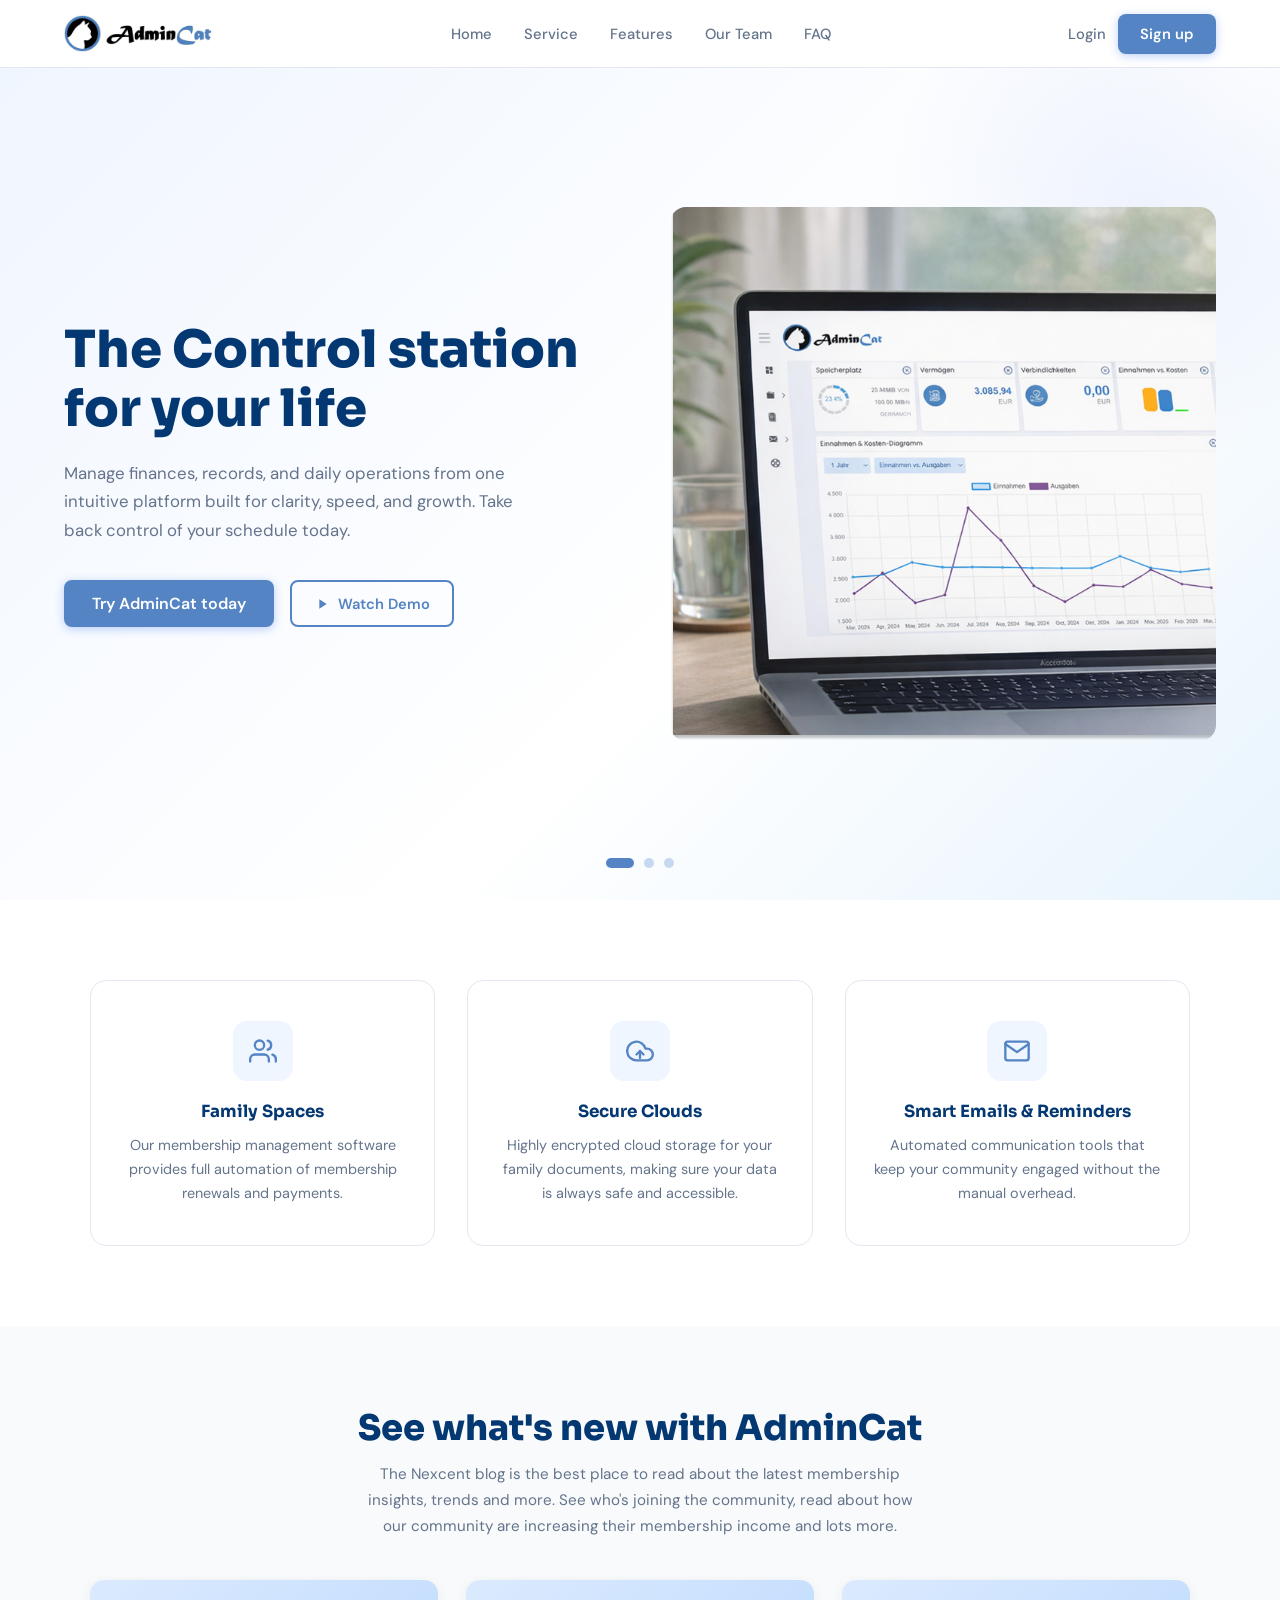
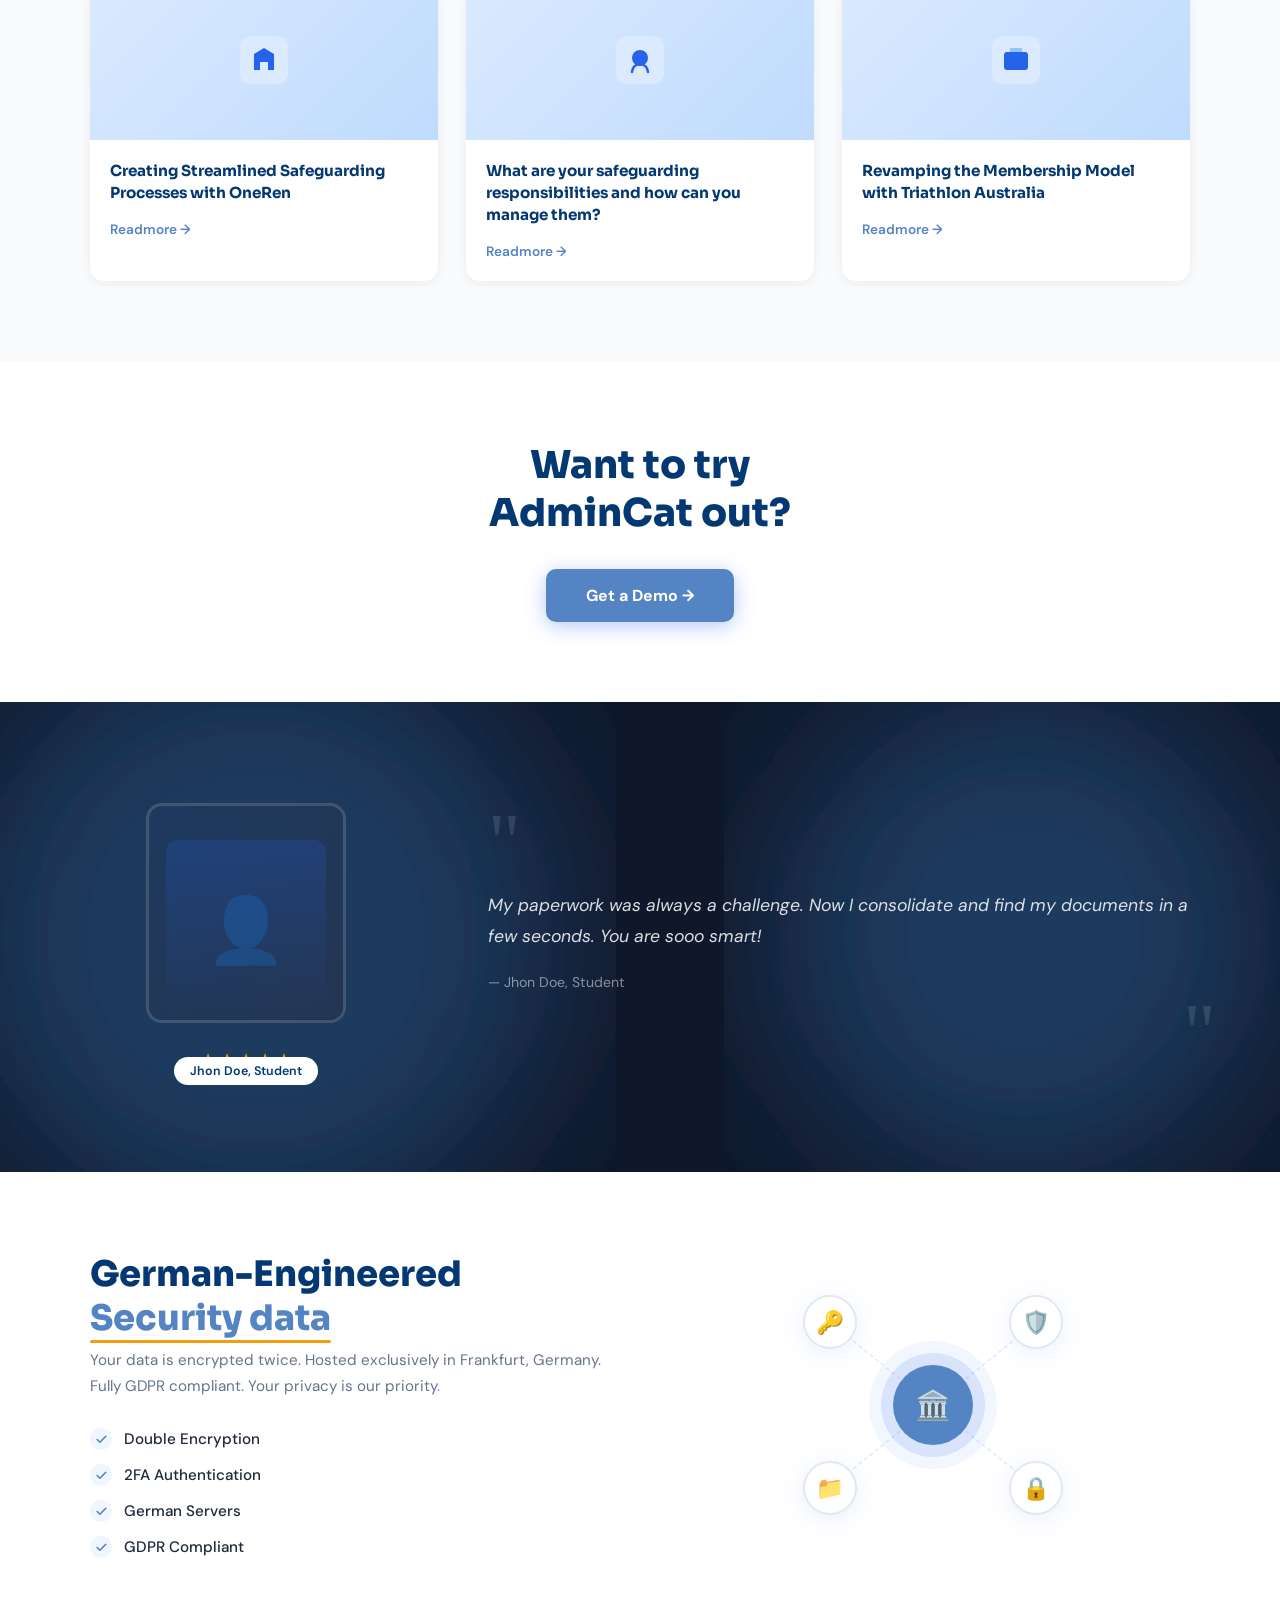
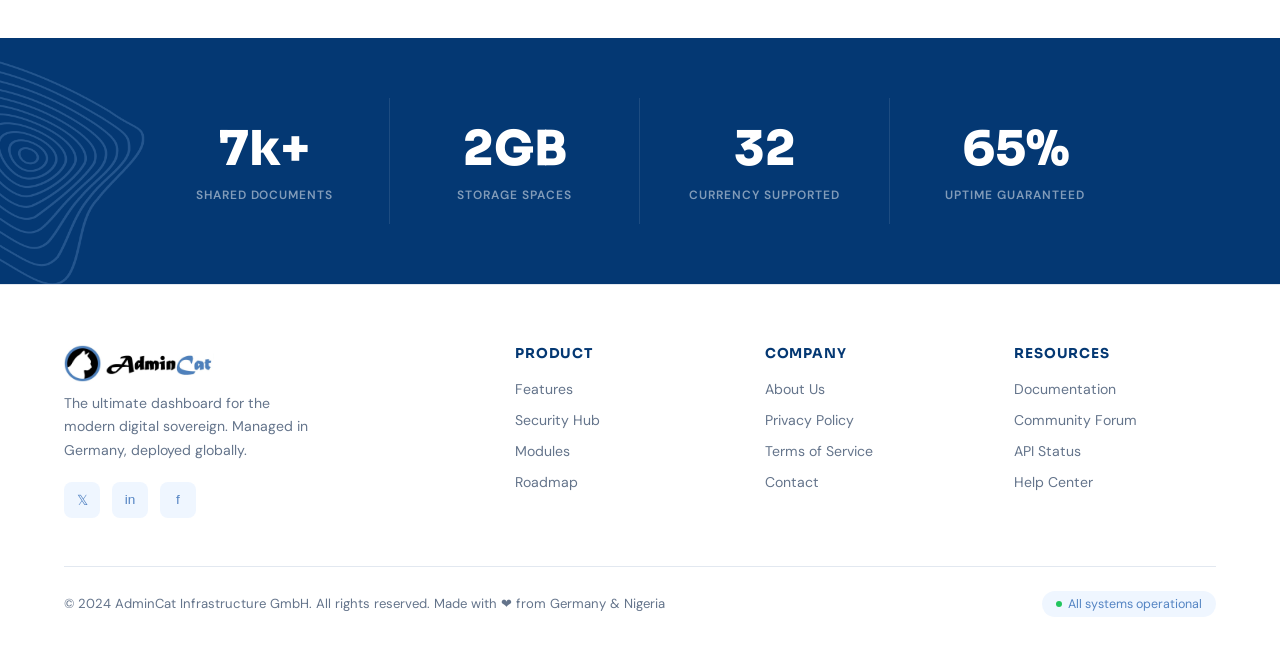
==== index.html @ 036bc206 "first push" ====
<!DOCTYPE html>
<html lang="en">

<head>
  <meta charset="UTF-8" />
  <meta name="viewport" content="width=device-width, initial-scale=1.0" />
  <title>AdminCat – The Control Station for Your Life</title>
   <link rel="stylesheet" href="css/style.css">
  <link
    href="https://fonts.googleapis.com/css2?family=Sora:wght@300;400;500;600;700;800&family=DM+Sans:ital,wght@0,300;0,400;0,500;1,400&display=swap"
    rel="stylesheet" />

</head>

<body>

  <!-- ═══════════════ NAV ═══════════════ -->
  <nav id="navbar">
    <a href="#" class="nav-logo">
      <img src="images/logo.png" width="150">
    </a>
    <ul class="nav-links">
      <li><a href="#">Home</a></li>
      <li><a href="#">Service</a></li>
      <li><a href="#">Features</a></li>
      <li><a href="#">Our Team</a></li>
      <li><a href="#">FAQ</a></li>
    </ul>
    <div class="nav-actions">
      <button class="btn-ghost">Login</button>
      <button class="btn-primary">Sign up</button>
    </div>
    <button class="hamburger" onclick="toggleMenu()" aria-label="Menu">
      <span></span><span></span><span></span>
    </button>
  </nav>
  <div class="mobile-menu" id="mobileMenu">
    <a href="#">Home</a>
    <a href="#">Service</a>
    <a href="#">Features</a>
    <a href="#">Our Team</a>
    <a href="#">FAQ</a>
    <a href="#">Login</a>
    <button class="btn-primary" style="width:100%">Sign up</button>
  </div>

  <!-- ═══════════════ HERO ═══════════════ -->
  <section class="hero">
    <div class="hero-slider">

      <!-- Slide 1 -->
      <div class="hero-slide active">
        <div class="hero-text">
          <h1>The Control station<br>for your life</h1>
          <p>Manage finances, records, and daily operations from one intuitive platform built for clarity, speed, and
            growth. Take back control of your schedule today.</p>
          <div class="hero-btns">
            <button class="btn-primary" style="padding:13px 28px;font-size:1rem">Try AdminCat today</button>
            <button class="btn-outline">
              <svg width="16" height="16" viewBox="0 0 24 24" fill="currentColor"><path d="M8 5v14l11-7z" /></svg>
              Watch Demo
            </button>
          </div>
        </div>
        <div class="hero-image">
          <img src="images/side-ban.png" alt="AdminCat Dashboard">
        </div>
      </div>

      <!-- Slide 2 -->
      <div class="hero-slide">
        <div class="hero-text">
          <h1>Secure your family's<br>documents</h1>
          <p>Store, organise and access all your important files from anywhere in the world with military-grade
            encryption and full GDPR compliance built in.</p>
          <div class="hero-btns">
            <button class="btn-primary" style="padding:13px 28px;font-size:1rem">Get Started Free</button>
            <button class="btn-outline">
              <svg width="16" height="16" viewBox="0 0 24 24" fill="currentColor"><path d="M8 5v14l11-7z" /></svg>
              Watch Demo
            </button>
          </div>
        </div>
        <div class="hero-image">
          <img src="images/side-ban.png" alt="Secure Documents">
        </div>
      </div>

      <!-- Slide 3 -->
      <div class="hero-slide">
        <div class="hero-text">
          <h1>Automate your<br>daily operations</h1>
          <p>Smart reminders, automated emails, and streamlined workflows keep you ahead of every deadline without
            the manual overhead.</p>
          <div class="hero-btns">
            <button class="btn-primary" style="padding:13px 28px;font-size:1rem">Start Automating</button>
            <button class="btn-outline">
              <svg width="16" height="16" viewBox="0 0 24 24" fill="currentColor"><path d="M8 5v14l11-7z" /></svg>
              Watch Demo
            </button>
          </div>
        </div>
        <div class="hero-image">
          <img src="images/side-ban.png" alt="Automation">
        </div>
      </div>

    </div>

    <!-- Indicators -->
    <div class="hero-indicators">
      <button class="hero-dot active" onclick="goToSlide(0)" aria-label="Slide 1"></button>
      <button class="hero-dot" onclick="goToSlide(1)" aria-label="Slide 2"></button>
      <button class="hero-dot" onclick="goToSlide(2)" aria-label="Slide 3"></button>
    </div>
  </section>

  <!-- ═══════════════ FEATURES ═══════════════ -->
  <section class="features">
    <div class="features-grid">
      <div class="feature-card reveal delay-1">
        <div class="feature-icon">
          <svg viewBox="0 0 24 24" fill="none" stroke="currentColor" stroke-width="2" stroke-linecap="round"
            stroke-linejoin="round">
            <path d="M17 21v-2a4 4 0 0 0-4-4H5a4 4 0 0 0-4 4v2" />
            <circle cx="9" cy="7" r="4" />
            <path d="M23 21v-2a4 4 0 0 0-3-3.87" />
            <path d="M16 3.13a4 4 0 0 1 0 7.75" /></svg>
        </div>
        <h3>Family Spaces</h3>
        <p>Our membership management software provides full automation of membership renewals and payments.</p>
      </div>
      <div class="feature-card reveal delay-2">
        <div class="feature-icon">
          <svg viewBox="0 0 24 24" fill="none" stroke="currentColor" stroke-width="2" stroke-linecap="round"
            stroke-linejoin="round">
            <path d="M18 10h-1.26A8 8 0 1 0 9 20h9a5 5 0 0 0 0-10z" />
            <path d="M12 12v6" />
            <path d="M9 15l3-3 3 3" /></svg>
        </div>
        <h3>Secure Clouds</h3>
        <p>Highly encrypted cloud storage for your family documents, making sure your data is always safe and
          accessible.</p>
      </div>
      <div class="feature-card reveal delay-3">
        <div class="feature-icon">
          <svg viewBox="0 0 24 24" fill="none" stroke="currentColor" stroke-width="2" stroke-linecap="round"
            stroke-linejoin="round">
            <path d="M4 4h16c1.1 0 2 .9 2 2v12c0 1.1-.9 2-2 2H4c-1.1 0-2-.9-2-2V6c0-1.1.9-2 2-2z" />
            <polyline points="22,6 12,13 2,6" /></svg>
        </div>
        <h3>Smart Emails &amp; Reminders</h3>
        <p>Automated communication tools that keep your community engaged without the manual overhead.</p>
      </div>
    </div>
  </section>

  <!-- ═══════════════ BLOG ═══════════════ -->
  <section class="blog">
    <div class="section-header reveal">
      <h2>See what's new with AdminCat</h2>
      <p>The Nexcent blog is the best place to read about the latest membership insights, trends and more. See who's
        joining the community, read about how our community are increasing their membership income and lots more.</p>
    </div>
    <div class="blog-grid">
      <div class="blog-card reveal delay-1">
        <div class="blog-img">
          <svg width="48" height="48" viewBox="0 0 48 48" fill="none">
            <rect width="48" height="48" rx="10" fill="#dbeafe" />
            <path d="M14 34V18l10-6 10 6v16H28v-8h-8v8H14z" fill="#2563eb" /></svg>
        </div>
        <div class="blog-body">
          <h3>Creating Streamlined Safeguarding Processes with OneRen</h3>
          <a href="#" class="read-more">Readmore →</a>
        </div>
      </div>
      <div class="blog-card reveal delay-2">
        <div class="blog-img">
          <svg width="48" height="48" viewBox="0 0 48 48" fill="none">
            <rect width="48" height="48" rx="10" fill="#dbeafe" />
            <circle cx="24" cy="22" r="8" fill="#2563eb" />
            <path d="M16 36c0-4.4 3.6-8 8-8s8 3.6 8 8" stroke="#2563eb" stroke-width="2.5" stroke-linecap="round"
              fill="none" /></svg>
        </div>
        <div class="blog-body">
          <h3>What are your safeguarding responsibilities and how can you manage them?</h3>
          <a href="#" class="read-more">Readmore →</a>
        </div>
      </div>
      <div class="blog-card reveal delay-3">
        <div class="blog-img">
          <svg width="48" height="48" viewBox="0 0 48 48" fill="none">
            <rect width="48" height="48" rx="10" fill="#dbeafe" />
            <rect x="12" y="16" width="24" height="18" rx="3" fill="#2563eb" />
            <path d="M18 12h12v4H18z" fill="#93c5fd" /></svg>
        </div>
        <div class="blog-body">
          <h3>Revamping the Membership Model with Triathlon Australia</h3>
          <a href="#" class="read-more">Readmore →</a>
        </div>
      </div>
    </div>
  </section>

  <!-- ═══════════════ CTA BAND ═══════════════ -->
  <section class="cta-band">
    <h2 class="reveal">Want to try<br>AdminCat out?</h2>
    <button class="btn-demo reveal">Get a Demo →</button>
  </section>

  <!-- ═══════════════ TESTIMONIAL ═══════════════ -->
  <section class="testimonial">
    <div class="testimonial-photo reveal-left">
      <div>
        <div class="photo-frame">
          <div class="photo-person">👤</div>
        </div>
        <div class="photo-label">Jhon Doe, Student</div>
        <div class="stars">
          <span class="star">★</span><span class="star">★</span><span class="star">★</span><span
            class="star">★</span><span class="star">★</span>
        </div>
      </div>
    </div>
    <div class="testimonial-content reveal-right">
      <div class="quote-icon">"</div>
      <blockquote>My paperwork was always a challenge. Now I consolidate and find my documents in a few seconds. You are
        sooo smart!</blockquote>
      <cite>— Jhon Doe, Student</cite>
      <div class="quote-close">"</div>
    </div>
  </section>

  <!-- ═══════════════ SECURITY ═══════════════ -->
  <section class="security">
    <div class="security-inner">
      <div class="security-text reveal-left">
        <h2>German-Engineered<br><span>Security data</span></h2>
        <p>Your data is encrypted twice. Hosted exclusively in Frankfurt, Germany. Fully GDPR compliant. Your privacy is
          our priority.</p>
        <ul class="security-list">
          <li>
            <div class="check-icon"><svg viewBox="0 0 24 24" fill="none" stroke="currentColor" stroke-width="3"
                stroke-linecap="round" stroke-linejoin="round">
                <polyline points="20 6 9 17 4 12" /></svg></div>
            Double Encryption
          </li>
          <li>
            <div class="check-icon"><svg viewBox="0 0 24 24" fill="none" stroke="currentColor" stroke-width="3"
                stroke-linecap="round" stroke-linejoin="round">
                <polyline points="20 6 9 17 4 12" /></svg></div>
            2FA Authentication
          </li>
          <li>
            <div class="check-icon"><svg viewBox="0 0 24 24" fill="none" stroke="currentColor" stroke-width="3"
                stroke-linecap="round" stroke-linejoin="round">
                <polyline points="20 6 9 17 4 12" /></svg></div>
            German Servers
          </li>
          <li>
            <div class="check-icon"><svg viewBox="0 0 24 24" fill="none" stroke="currentColor" stroke-width="3"
                stroke-linecap="round" stroke-linejoin="round">
                <polyline points="20 6 9 17 4 12" /></svg></div>
            GDPR Compliant
          </li>
        </ul>
      </div>
      <div class="security-diagram reveal-right">
        <div class="diagram-wrap">
          <svg class="d-svg" viewBox="0 0 300 260">
            <line x1="150" y1="130" x2="50" y2="50" stroke="#dbeafe" stroke-width="1.5" stroke-dasharray="4 3" />
            <line x1="150" y1="130" x2="250" y2="50" stroke="#dbeafe" stroke-width="1.5" stroke-dasharray="4 3" />
            <line x1="150" y1="130" x2="50" y2="210" stroke="#dbeafe" stroke-width="1.5" stroke-dasharray="4 3" />
            <line x1="150" y1="130" x2="250" y2="210" stroke="#dbeafe" stroke-width="1.5" stroke-dasharray="4 3" />
          </svg>
          <div class="d-node" style="top:20px;left:20px;">🔑</div>
          <div class="d-node" style="top:20px;right:20px;">🛡️</div>
          <div class="d-node" style="bottom:20px;left:20px;">📁</div>
          <div class="d-node" style="bottom:20px;right:20px;">🔒</div>
          <div class="d-center">🏛️</div>
        </div>
      </div>
    </div>
  </section>

  <!-- ═══════════════ STATS ═══════════════ -->
  <section class="stats">
    <div class="stats-grid">
      <div class="stat-item reveal delay-1">
        <span class="stat-num" data-target="10000">0</span>
        <span class="stat-label">Shared Documents</span>
      </div>
      <div class="stat-item reveal delay-2">
        <span class="stat-num">2GB</span>
        <span class="stat-label">Storage Spaces</span>
      </div>
      <div class="stat-item reveal delay-3">
        <span class="stat-num" data-target="50">0</span>
        <span class="stat-label">Currency Supported</span>
      </div>
      <div class="stat-item reveal delay-4">
        <span class="stat-num" data-target="99">0</span>
        <span class="stat-label">Uptime Guaranteed</span>
      </div>
    </div>
  </section>

  <!-- ═══════════════ FOOTER ═══════════════ -->
  <footer>
    <div class="footer-top">
      <div class="footer-brand">
        <h3>
          <img src="images/logo.png" width="150">
        </h3>
        <p>The ultimate dashboard for the modern digital sovereign. Managed in Germany, deployed globally.</p>
        <div class="footer-social">
          <button class="social-btn">𝕏</button>
          <button class="social-btn">in</button>
          <button class="social-btn">f</button>
        </div>
      </div>
      <div class="footer-col">
        <h4>Product</h4>
        <ul>
          <li><a href="#">Features</a></li>
          <li><a href="#">Security Hub</a></li>
          <li><a href="#">Modules</a></li>
          <li><a href="#">Roadmap</a></li>
        </ul>
      </div>
      <div class="footer-col">
        <h4>Company</h4>
        <ul>
          <li><a href="#">About Us</a></li>
          <li><a href="#">Privacy Policy</a></li>
          <li><a href="#">Terms of Service</a></li>
          <li><a href="#">Contact</a></li>
        </ul>
      </div>
      <div class="footer-col">
        <h4>Resources</h4>
        <ul>
          <li><a href="#">Documentation</a></li>
          <li><a href="#">Community Forum</a></li>
          <li><a href="#">API Status</a></li>
          <li><a href="#">Help Center</a></li>
        </ul>
      </div>
    </div>
    <div class="footer-bottom">
      <p>© 2024 AdminCat Infrastructure GmbH. All rights reserved. Made with ❤ from Germany &amp; Nigeria</p>
      <div class="footer-badge">
        <span class="badge-dot"></span>
        All systems operational
      </div>
    </div>
  </footer>

 <script>
  // ── Mobile menu toggle
  function toggleMenu() {
    const menu = document.getElementById('mobileMenu');
    const burger = document.querySelector('.hamburger');
    menu.classList.toggle('open');
    burger.classList.toggle('active');
  }

  // Close menu when a link is clicked
  document.querySelectorAll('#mobileMenu a').forEach(link => {
    link.addEventListener('click', () => {
      document.getElementById('mobileMenu').classList.remove('open');
      document.querySelector('.hamburger').classList.remove('active');
    });
  });

  // Close menu on outside click
  document.addEventListener('click', (e) => {
    const menu = document.getElementById('mobileMenu');
    const burger = document.querySelector('.hamburger');
    if (menu.classList.contains('open') && !menu.contains(e.target) && !burger.contains(e.target)) {
      menu.classList.remove('open');
      burger.classList.remove('active');
    }
  });

  // ── Scroll reveal
  const revealEls = document.querySelectorAll('.reveal, .reveal-left, .reveal-right, .reveal-scale');
  const observer = new IntersectionObserver((entries) => {
    entries.forEach(e => {
      if (e.isIntersecting) { e.target.classList.add('visible'); }
    });
  }, { threshold: 0.12 });
  revealEls.forEach(el => observer.observe(el));

  // ── Sticky nav shadow
  window.addEventListener('scroll', () => {
    const nav = document.getElementById('navbar');
    nav.style.boxShadow = window.scrollY > 10 ? '0 2px 20px rgba(0,0,0,0.08)' : 'none';
  });

  // ── Counter animation
  function animateCounter(el, target, suffix) {
    let start = 0;
    const duration = 1800;
    const startTime = performance.now();
    function step(now) {
      const elapsed = now - startTime;
      const progress = Math.min(elapsed / duration, 1);
      const eased = 1 - Math.pow(1 - progress, 3);
      const current = Math.floor(eased * target);
      el.textContent = target >= 1000
        ? (current / 1000).toFixed(current >= 1000 ? 0 : 1) + 'k+' + (suffix||'')
        : current + (suffix||'');
      if (progress < 1) requestAnimationFrame(step);
    }
    requestAnimationFrame(step);
  }

  const counterObserver = new IntersectionObserver((entries) => {
    entries.forEach(e => {
      if (e.isIntersecting) {
        const el = e.target;
        const target = parseInt(el.dataset.target);
        const suffix = el.dataset.suffix || '';
        if (target) animateCounter(el, target, suffix);
        counterObserver.unobserve(el);
      }
    });
  }, { threshold: 0.5 });

  document.querySelectorAll('[data-target]').forEach(el => counterObserver.observe(el));

  // ─── HERO SLIDER ───
  const slides = document.querySelectorAll('.hero-slide');
  const dots = document.querySelectorAll('.hero-dot');
  let currentSlide = 0;
  let sliderTimer = null;

  function goToSlide(index) {
    // Slide out current
    slides[currentSlide].classList.add('slide-out');
    setTimeout(() => slides[currentSlide].classList.remove('slide-out'), 600);

    // Deactivate current
    slides[currentSlide].classList.remove('active');
    dots[currentSlide].classList.remove('active');

    // Activate new
    currentSlide = index;
    slides[currentSlide].classList.add('active');
    dots[currentSlide].classList.add('active');

    // Restart timer
    resetTimer();
  }

  function nextSlide() {
    goToSlide((currentSlide + 1) % slides.length);
  }

  function resetTimer() {
    clearInterval(sliderTimer);
    sliderTimer = setInterval(nextSlide, 5000);
  }

  // Start autoplay
  resetTimer();

  // ── Stat for 99% uptime
  document.querySelectorAll('[data-target="99"]').forEach(el => {
    const orig = el.dataset.target;
    el.dataset.suffix = '%';
  });
</script>
</body>

</html>
---- css/style.css ----
*,
*::before,
*::after {
    box-sizing: border-box;
    margin: 0;
    padding: 0;
}

:root {
    --navy: #043873;
    --blue: #5484C3;
    --blue-light: #5e9ef3;
    --blue-pale: #eff6ff;
    --accent: #f59e0b;
    --text: #1e293b;
    --muted: #64748b;
    --border: #e2e8f0;
    --white: #ffffff;
    --dark-bg: #0f172a;
    --dark-mid: #1e293b;
    --radius: 12px;
    --shadow: 0 4px 24px rgba(37, 99, 235, 0.10);
    --shadow-lg: 0 12px 48px rgba(37, 99, 235, 0.18);
}

html {
    scroll-behavior: smooth;
}

body {
    font-family: 'DM Sans', sans-serif;
    color: var(--text);
    background: var(--white);
    overflow-x: hidden;
}

/* ─── ANIMATIONS ─── */
@keyframes fadeUp {
    from {
        opacity: 0;
        transform: translateY(36px);
    }

    to {
        opacity: 1;
        transform: translateY(0);
    }
}

@keyframes fadeIn {
    from {
        opacity: 0;
    }

    to {
        opacity: 1;
    }
}

@keyframes slideRight {
    from {
        opacity: 0;
        transform: translateX(-32px);
    }

    to {
        opacity: 1;
        transform: translateX(0);
    }
}

@keyframes slideLeft {
    from {
        opacity: 0;
        transform: translateX(32px);
    }

    to {
        opacity: 1;
        transform: translateX(0);
    }
}

@keyframes scaleIn {
    from {
        opacity: 0;
        transform: scale(0.88);
    }

    to {
        opacity: 1;
        transform: scale(1);
    }
}

@keyframes pulse {

    0%,
    100% {
        transform: scale(1)
    }

    50% {
        transform: scale(1.04)
    }
}

@keyframes float {

    0%,
    100% {
        transform: translateY(0)
    }

    50% {
        transform: translateY(-10px)
    }
}

@keyframes countUp {
    from {
        opacity: 0;
        transform: translateY(20px)
    }

    to {
        opacity: 1;
        transform: translateY(0)
    }
}

@keyframes dash {
    to {
        stroke-dashoffset: 0;
    }
}

@keyframes shimmer {
    0% {
        background-position: -200% center
    }

    100% {
        background-position: 200% center
    }
}

.reveal {
    opacity: 0;
    transform: translateY(36px);
    transition: opacity 0.7s cubic-bezier(.4, 0, .2, 1), transform 0.7s cubic-bezier(.4, 0, .2, 1);
}

.reveal.visible {
    opacity: 1;
    transform: translateY(0);
}

.reveal-left {
    opacity: 0;
    transform: translateX(-32px);
    transition: opacity 0.7s cubic-bezier(.4, 0, .2, 1), transform 0.7s cubic-bezier(.4, 0, .2, 1);
}

.reveal-left.visible {
    opacity: 1;
    transform: translateX(0);
}

.reveal-right {
    opacity: 0;
    transform: translateX(32px);
    transition: opacity 0.7s cubic-bezier(.4, 0, .2, 1), transform 0.7s cubic-bezier(.4, 0, .2, 1);
}

.reveal-right.visible {
    opacity: 1;
    transform: translateX(0);
}

.reveal-scale {
    opacity: 0;
    transform: scale(0.88);
    transition: opacity 0.7s cubic-bezier(.4, 0, .2, 1), transform 0.7s cubic-bezier(.4, 0, .2, 1);
}

.reveal-scale.visible {
    opacity: 1;
    transform: scale(1);
}

.delay-1 {
    transition-delay: 0.1s !important;
}

.delay-2 {
    transition-delay: 0.2s !important;
}

.delay-3 {
    transition-delay: 0.3s !important;
}

.delay-4 {
    transition-delay: 0.4s !important;
}

/* ─── NAV ─── */
nav {
    position: sticky;
    top: 0;
    z-index: 100;
    background: rgba(255, 255, 255, 0.95);
    backdrop-filter: blur(12px);
    border-bottom: 1px solid var(--border);
    padding: 0 5%;
    display: flex;
    align-items: center;
    justify-content: space-between;
    height: 68px;
    animation: fadeIn 0.5s ease both;
}

.nav-logo {
    display: flex;
    align-items: center;
    gap: 8px;
    font-family: 'Sora', sans-serif;
    font-weight: 700;
    font-size: 1.2rem;
    color: var(--navy);
    text-decoration: none;
}

.nav-logo svg {
    width: 36px;
    height: 36px;
}

.nav-links {
    display: flex;
    gap: 32px;
    list-style: none;
}

.nav-links a {
    text-decoration: none;
    color: var(--muted);
    font-size: 0.92rem;
    font-weight: 500;
    transition: color .2s;
}

.nav-links a:hover {
    color: var(--blue);
}

.nav-actions {
    display: flex;
    gap: 12px;
    align-items: center;
}

.btn-ghost {
    background: none;
    border: none;
    color: var(--muted);
    font-size: 0.92rem;
    font-weight: 500;
    cursor: pointer;
    font-family: inherit;
    transition: color .2s;
}

.btn-ghost:hover {
    color: var(--blue);
}

.btn-primary {
    background: var(--blue);
    color: #fff;
    border: none;
    border-radius: 8px;
    padding: 10px 22px;
    font-size: 0.92rem;
    font-weight: 600;
    cursor: pointer;
    font-family: inherit;
    transition: background .2s, transform .15s, box-shadow .2s;
    box-shadow: 0 2px 10px rgba(37, 99, 235, 0.3);
}

.btn-primary:hover {
    background: #1d4ed8;
    transform: translateY(-1px);
    box-shadow: 0 4px 18px rgba(37, 99, 235, 0.4);
}

.hamburger {
    display: none;
    flex-direction: column;
    gap: 5px;
    cursor: pointer;
    background: none;
    border: none;
    padding: 4px;
}

.hamburger span {
    display: block;
    width: 24px;
    height: 2px;
    background: var(--navy);
    border-radius: 2px;
    transition: .3s;
}

/* ─── HERO SLIDER ─── */
.hero {
    position: relative;
    overflow: hidden;
    min-height: calc(100vh - 68px);
    background: linear-gradient(135deg, #f0f6ff 0%, #ffffff 60%, #e8f4fd 100%);
}

.hero::before {
    content: '';
    position: absolute;
    top: -120px;
    right: -120px;
    width: 520px;
    height: 520px;
    border-radius: 50%;
    background: radial-gradient(circle, rgba(37, 99, 235, 0.08) 0%, transparent 70%);
    pointer-events: none;
    z-index: 0;
}

.hero-slider {
    position: relative;
    width: 100%;
    min-height: calc(100vh - 68px);
}

.hero-slide {
    display: none;
    grid-template-columns: 1fr 1fr;
    align-items: center;
    padding: 80px 5% 100px;
    gap: 60px;
    min-height: calc(100vh - 68px);
    opacity: 0;
    transform: translateX(40px);
    transition: opacity 0.6s cubic-bezier(.4, 0, .2, 1), transform 0.6s cubic-bezier(.4, 0, .2, 1);
    position: relative;
    z-index: 1;
}

.hero-slide.active {
    display: grid;
    opacity: 1;
    transform: translateX(0);
}

.hero-slide.slide-out {
    display: grid;
    position: absolute;
    top: 0;
    left: 0;
    width: 100%;
    opacity: 0;
    transform: translateX(-40px);
    z-index: 0;
    pointer-events: none;
}

.hero-slide .hero-text h1 {
    font-family: 'Sora', sans-serif;
    font-size: clamp(2rem, 4vw, 3.4rem);
    font-weight: 800;
    line-height: 1.15;
    color: var(--navy);
    margin-bottom: 20px;
    animation: slideRight 0.7s cubic-bezier(.4, 0, .2, 1) both;
}

.hero-slide .hero-text p {
    color: var(--muted);
    font-size: 1.05rem;
    line-height: 1.7;
    margin-bottom: 36px;
    max-width: 460px;
    animation: slideRight 0.7s cubic-bezier(.4, 0, .2, 1) 0.1s both;
}

.hero-slide .hero-btns {
    display: flex;
    gap: 16px;
    flex-wrap: wrap;
    animation: slideRight 0.7s cubic-bezier(.4, 0, .2, 1) 0.2s both;
}

.hero-slide .hero-image {
    display: flex;
    align-items: center;
    justify-content: center;
    animation: slideLeft 0.7s cubic-bezier(.4, 0, .2, 1) 0.15s both;
}

.hero-slide .hero-image img {
    width: 100%;
    height: 100%;
    object-fit: cover;
    border-radius: 16px;
}

/* ─── HERO INDICATORS ─── */
.hero-indicators {
    position: absolute;
    bottom: 32px;
    left: 50%;
    transform: translateX(-50%);
    display: flex;
    gap: 10px;
    z-index: 10;
}

.hero-dot {
    width: 10px;
    height: 10px;
    border-radius: 50%;
    background: #c7d9f0;
    border: none;
    cursor: pointer;
    padding: 0;
    transition: background 0.3s, width 0.3s;
}

.hero-dot.active {
    background: var(--blue);
    width: 28px;
    border-radius: 5px;
}

.btn-outline {
    background: none;
    border: 2px solid var(--blue);
    color: var(--blue);
    border-radius: 8px;
    padding: 10px 22px;
    font-size: 0.92rem;
    font-weight: 600;
    cursor: pointer;
    font-family: inherit;
    transition: all .2s;
    display: flex;
    align-items: center;
    gap: 8px;
}

.btn-outline:hover {
    background: var(--blue);
    color: #fff;
}

.mockup-bar {
    display: flex;
    gap: 6px;
    margin-bottom: 12px;
}

.mockup-dot {
    width: 10px;
    height: 10px;
    border-radius: 50%;
}

.mockup-dot:nth-child(1) {
    background: #ff5f57;
}

.mockup-dot:nth-child(2) {
    background: #febc2e;
}

.mockup-dot:nth-child(3) {
    background: #28c840;
}

.mockup-screen {
    background: var(--navy);
    border-radius: 10px;
    overflow: hidden;
    aspect-ratio: 16/10;
    display: grid;
    grid-template-columns: 60px 1fr;
    gap: 0;
}

.mockup-sidebar {
    background: #243552;
    padding: 12px 8px;
    display: flex;
    flex-direction: column;
    gap: 10px;
}

.sidebar-icon {
    width: 28px;
    height: 28px;
    background: rgba(255, 255, 255, 0.1);
    border-radius: 6px;
}

.sidebar-icon.active {
    background: var(--blue);
}

.mockup-main {
    padding: 14px;
}

.mockup-header {
    display: flex;
    justify-content: space-between;
    align-items: center;
    margin-bottom: 12px;
}

.mockup-title {
    color: rgba(255, 255, 255, 0.9);
    font-size: 0.65rem;
    font-weight: 600;
    font-family: 'Sora', sans-serif;
}

.mockup-badge {
    background: rgba(37, 99, 235, 0.3);
    color: var(--blue-light);
    font-size: 0.5rem;
    padding: 2px 8px;
    border-radius: 20px;
}

.chart-area {
    display: flex;
    align-items: flex-end;
    gap: 4px;
    height: 50px;
    margin-bottom: 10px;
}

.chart-bar {
    flex: 1;
    border-radius: 3px 3px 0 0;
    background: rgba(59, 130, 246, 0.3);
    transition: height .3s;
}

.chart-bar.hi {
    background: var(--blue-light);
}

.chart-line {
    width: 100%;
    height: 35px;
    position: relative;
    overflow: visible;
}

.mockup-stats {
    display: grid;
    grid-template-columns: repeat(3, 1fr);
    gap: 6px;
    margin-top: 8px;
}

.stat-mini {
    background: rgba(255, 255, 255, 0.07);
    border-radius: 6px;
    padding: 6px;
    text-align: center;
}

.stat-mini .val {
    color: #fff;
    font-size: 0.7rem;
    font-weight: 700;
    font-family: 'Sora', sans-serif;
}

.stat-mini .lbl {
    color: rgba(255, 255, 255, 0.4);
    font-size: 0.45rem;
}

/* ─── FEATURES ─── */
.features {
    padding: 80px 5%;
    background: #fff;
}

.features-grid {
    display: grid;
    grid-template-columns: repeat(3, 1fr);
    gap: 32px;
    max-width: 1100px;
    margin: 0 auto;
}

.feature-card {
    text-align: center;
    padding: 40px 28px;
    border-radius: 16px;
    border: 1px solid var(--border);
    transition: transform .3s, box-shadow .3s, border-color .3s;
}

.feature-card:hover {
    transform: translateY(-6px);
    box-shadow: var(--shadow-lg);
    border-color: var(--blue-light);
}

.feature-icon {
    width: 60px;
    height: 60px;
    border-radius: 14px;
    background: var(--blue-pale);
    display: flex;
    align-items: center;
    justify-content: center;
    margin: 0 auto 20px;
}

.feature-icon svg {
    width: 28px;
    height: 28px;
    color: var(--blue);
}

.feature-card h3 {
    font-family: 'Sora', sans-serif;
    font-size: 1.05rem;
    font-weight: 700;
    color: var(--navy);
    margin-bottom: 12px;
}

.feature-card p {
    color: var(--muted);
    font-size: 0.9rem;
    line-height: 1.65;
}

/* ─── BLOG ─── */
.blog {
    padding: 80px 5%;
    background: #f8fafc;
}

.section-header {
    text-align: center;
    margin-bottom: 16px;
}

.section-header h2 {
    font-family: 'Sora', sans-serif;
    font-size: clamp(1.6rem, 3vw, 2.2rem);
    font-weight: 800;
    color: var(--navy);
    margin-bottom: 12px;
}

.section-header p {
    color: var(--muted);
    font-size: 0.95rem;
    line-height: 1.7;
    max-width: 560px;
    margin: 0 auto;
}

.blog-grid {
    display: grid;
    grid-template-columns: repeat(3, 1fr);
    gap: 28px;
    max-width: 1100px;
    margin: 40px auto 0;
}

.blog-card {
    background: #fff;
    border-radius: 14px;
    overflow: hidden;
    box-shadow: 0 2px 12px rgba(0, 0, 0, 0.06);
    transition: transform .3s, box-shadow .3s;
}

.blog-card:hover {
    transform: translateY(-5px);
    box-shadow: var(--shadow-lg);
}

.blog-img {
    width: 100%;
    height: 160px;
    object-fit: cover;
    background: linear-gradient(135deg, #dbeafe, #bfdbfe);
    display: flex;
    align-items: center;
    justify-content: center;
    color: var(--blue);
    font-size: 2rem;
}

.blog-body {
    padding: 20px;
}

.blog-body h3 {
    font-family: 'Sora', sans-serif;
    font-size: 0.95rem;
    font-weight: 700;
    color: var(--navy);
    margin-bottom: 14px;
    line-height: 1.45;
}

.read-more {
    color: var(--blue);
    font-size: 0.85rem;
    font-weight: 600;
    text-decoration: none;
    display: inline-flex;
    align-items: center;
    gap: 4px;
    transition: gap .2s;
}

.read-more:hover {
    gap: 8px;
}

/* ─── CTA BAND ─── */
.cta-band {
    padding: 80px 5%;
    background: #fff;
    text-align: center;
}

.cta-band h2 {
    font-family: 'Sora', sans-serif;
    font-size: clamp(1.8rem, 3vw, 2.6rem);
    font-weight: 800;
    color: var(--navy);
    margin-bottom: 32px;
}

.btn-demo {
    background: var(--blue);
    color: #fff;
    border: none;
    border-radius: 10px;
    padding: 16px 40px;
    font-size: 1rem;
    font-weight: 700;
    cursor: pointer;
    font-family: inherit;
    display: inline-flex;
    align-items: center;
    gap: 10px;
    transition: all .2s;
    box-shadow: 0 4px 20px rgba(37, 99, 235, 0.35);
}

.btn-demo:hover {
    background: #1d4ed8;
    transform: translateY(-2px);
    box-shadow: 0 8px 30px rgba(37, 99, 235, 0.45);
}

/* ─── TESTIMONIAL ─── */
.testimonial {
    padding: 100px 5%;
    background: url("data:image/svg+xml,%3Csvg xmlns='http://www.w3.org/2000/svg' width='100%25' height='100%25'%3E%3Cdefs%3E%3Cfilter id='b'%3E%3CfeGaussianBlur stdDeviation='80'/%3E%3C/filter%3E%3C/defs%3E%3Crect width='100%25' height='100%25' fill='%230f172a'/%3E%3Ccircle cx='20%25' cy='50%25' r='300' fill='%231e3a5f' filter='url(%23b)'/%3E%3Ccircle cx='80%25' cy='50%25' r='250' fill='%231e3a5f' filter='url(%23b)'/%3E%3C/svg%3E") center/cover;
    display: grid;
    grid-template-columns: 1fr 2fr;
    gap: 60px;
    align-items: center;
    max-width: 100%;
}

.testimonial-photo {
    position: relative;
    display: flex;
    justify-content: center;
}

.photo-frame {
    width: 200px;
    height: 220px;
    border-radius: 16px;
    overflow: hidden;
    border: 3px solid rgba(255, 255, 255, 0.15);
    background: linear-gradient(135deg, #1e3a5f, #243552);
    display: flex;
    align-items: flex-end;
    justify-content: center;
}

.photo-person {
    width: 160px;
    height: 180px;
    background: linear-gradient(180deg, #2563eb33, transparent);
    border-radius: 12px;
    display: flex;
    align-items: center;
    justify-content: center;
    color: rgba(255, 255, 255, 0.3);
    font-size: 4rem;
}

.photo-label {
    position: absolute;
    bottom: -14px;
    left: 50%;
    transform: translateX(-50%);
    background: #fff;
    color: var(--navy);
    font-size: 0.78rem;
    font-weight: 600;
    padding: 6px 16px;
    border-radius: 20px;
    white-space: nowrap;
}

.stars {
    display: flex;
    gap: 3px;
    margin-top: 26px;
    justify-content: center;
}

.star {
    color: var(--accent);
    font-size: 1.1rem;
}

.testimonial-content {}

.quote-icon {
    font-size: 5rem;
    color: rgba(255, 255, 255, 0.12);
    font-family: Georgia, serif;
    line-height: 1;
    margin-bottom: 8px;
}

.testimonial-content blockquote {
    color: rgba(255, 255, 255, 0.85);
    font-size: 1.1rem;
    line-height: 1.75;
    font-style: italic;
    margin-bottom: 20px;
}

.testimonial-content cite {
    color: rgba(255, 255, 255, 0.5);
    font-size: 0.88rem;
    font-style: normal;
}

.quote-close {
    font-size: 5rem;
    color: rgba(255, 255, 255, 0.12);
    font-family: Georgia, serif;
    line-height: 1;
    text-align: right;
}

/* ─── SECURITY ─── */
.security {
    padding: 80px 5%;
    background: #fff;
}

.security-inner {
    display: grid;
    grid-template-columns: 1fr 1fr;
    gap: 70px;
    align-items: center;
    max-width: 1100px;
    margin: 0 auto;
}

.security-text h2 {
    font-family: 'Sora', sans-serif;
    font-size: clamp(1.6rem, 3vw, 2.2rem);
    font-weight: 800;
    color: var(--navy);
    margin-bottom: 8px;
}

.security-text h2 span {
    color: var(--blue);
    position: relative;
}

.security-text h2 span::after {
    content: '';
    position: absolute;
    left: 0;
    bottom: -3px;
    width: 100%;
    height: 3px;
    background: var(--accent);
    border-radius: 2px;
}

.security-text p {
    color: var(--muted);
    font-size: 0.95rem;
    line-height: 1.7;
    margin-bottom: 28px;
}

.security-list {
    list-style: none;
    display: flex;
    flex-direction: column;
    gap: 14px;
}

.security-list li {
    display: flex;
    align-items: center;
    gap: 12px;
    color: var(--text);
    font-size: 0.95rem;
    font-weight: 500;
}

.check-icon {
    width: 22px;
    height: 22px;
    border-radius: 50%;
    background: var(--blue-pale);
    display: flex;
    align-items: center;
    justify-content: center;
    flex-shrink: 0;
}

.check-icon svg {
    width: 13px;
    height: 13px;
    color: var(--blue);
}

.security-diagram {
    display: flex;
    align-items: center;
    justify-content: center;
}

.diagram-wrap {
    position: relative;
    width: 300px;
    height: 260px;
}

.d-node {
    position: absolute;
    width: 54px;
    height: 54px;
    border-radius: 50%;
    background: #fff;
    border: 2px solid var(--border);
    box-shadow: var(--shadow);
    display: flex;
    align-items: center;
    justify-content: center;
    font-size: 1.4rem;
    animation: float 5s ease-in-out infinite;
}

.d-node:nth-child(2) {
    animation-delay: 1s;
}

.d-node:nth-child(3) {
    animation-delay: 2s;
}

.d-node:nth-child(4) {
    animation-delay: 0.5s;
}

.d-center {
    position: absolute;
    top: 50%;
    left: 50%;
    transform: translate(-50%, -50%);
    width: 80px;
    height: 80px;
    border-radius: 50%;
    background: var(--blue);
    display: flex;
    align-items: center;
    justify-content: center;
    font-size: 1.8rem;
    box-shadow: 0 0 0 12px rgba(37, 99, 235, 0.12), 0 0 0 24px rgba(37, 99, 235, 0.06);
}

.d-line {
    position: absolute;
    top: 50%;
    left: 50%;
    transform-origin: 0 0;
    height: 2px;
    background: linear-gradient(90deg, var(--blue-light), transparent);
}

svg.d-svg {
    position: absolute;
    top: 0;
    left: 0;
    width: 100%;
    height: 100%;
    overflow: visible;
}

/* ─── STATS ─── */
.stats {
    padding: 60px 5%;
    background: 
        url("../images/stat-bg.png") left center / 200px auto no-repeat,
        var(--navy);
}

.stats-grid {
    display: grid;
    grid-template-columns: repeat(4, 1fr);
    max-width: 1000px;
    margin: 0 auto;
}

.stat-item {
    text-align: center;
    padding: 20px;
    border-right: 1px solid rgba(255, 255, 255, 0.1);
}

.stat-item:last-child {
    border-right: none;
}

.stat-num {
    font-family: 'Sora', sans-serif;
    font-size: clamp(2rem, 4vw, 3rem);
    font-weight: 800;
    color: #fff;
    display: block;
    margin-bottom: 4px;
}

.stat-label {
    color: rgba(255, 255, 255, 0.5);
    font-size: 0.75rem;
    font-weight: 600;
    letter-spacing: 0.08em;
    text-transform: uppercase;
}

/* ─── FOOTER ─── */
footer {
    background: var(--white);
    padding: 60px 5% 30px;
    border-top: 1px solid var(--border);
}

.footer-top {
    display: grid;
    grid-template-columns: 2fr 1fr 1fr 1fr;
    gap: 48px;
    margin-bottom: 48px;
}

.footer-brand h3 {
    font-family: 'Sora', sans-serif;
    font-weight: 700;
    font-size: 1.2rem;
    color: var(--navy);
    margin-bottom: 10px;
    display: flex;
    align-items: center;
    gap: 8px;
}

.footer-brand p {
    color: var(--muted);
    font-size: 0.88rem;
    line-height: 1.65;
    margin-bottom: 20px;
    max-width: 260px;
}

.footer-social {
    display: flex;
    gap: 12px;
}

.social-btn {
    width: 36px;
    height: 36px;
    border-radius: 8px;
    background: var(--blue-pale);
    border: none;
    cursor: pointer;
    display: flex;
    align-items: center;
    justify-content: center;
    color: var(--blue);
    font-size: 0.85rem;
    transition: background .2s, color .2s;
}

.social-btn:hover {
    background: var(--blue);
    color: #fff;
}

.footer-col h4 {
    font-family: 'Sora', sans-serif;
    font-size: 0.85rem;
    font-weight: 700;
    color: var(--navy);
    margin-bottom: 16px;
    text-transform: uppercase;
    letter-spacing: 0.06em;
}

.footer-col ul {
    list-style: none;
    display: flex;
    flex-direction: column;
    gap: 10px;
}

.footer-col a {
    color: var(--muted);
    font-size: 0.88rem;
    text-decoration: none;
    transition: color .2s;
}

.footer-col a:hover {
    color: var(--blue);
}

.footer-bottom {
    border-top: 1px solid var(--border);
    padding-top: 24px;
    display: flex;
    justify-content: space-between;
    align-items: center;
    flex-wrap: wrap;
    gap: 12px;
}

.footer-bottom p {
    color: var(--muted);
    font-size: 0.82rem;
}

.footer-badge {
    background: var(--blue-pale);
    border-radius: 20px;
    padding: 5px 14px;
    color: var(--blue);
    font-size: 0.78rem;
    display: flex;
    align-items: center;
    gap: 6px;
}

.badge-dot {
    width: 6px;
    height: 6px;
    border-radius: 50%;
    background: #22c55e;
    animation: pulse 2s infinite;
}

/* ─── MOBILE NAV MENU ─── */
.mobile-menu {
    display: none;
    position: fixed;
    top: 68px;
    left: 0;
    right: 0;
    z-index: 99;
    background: #fff;
    border-bottom: 1px solid var(--border);
    padding: 20px 5%;
    flex-direction: column;
    gap: 0;
    box-shadow: 0 8px 30px rgba(0, 0, 0, 0.10);
    animation: fadeUp 0.25s ease both;
}

.mobile-menu.open {
    display: flex;
}

.mobile-menu a {
    color: var(--text);
    font-size: 1rem;
    font-weight: 500;
    text-decoration: none;
    padding: 14px 0;
    border-bottom: 1px solid var(--border);
}

.mobile-menu a:last-of-type {
    border-bottom: none;
}

.mobile-menu .btn-primary {
    margin-top: 12px;
    width: 100%;
    text-align: center;
}

/* Hamburger → X animation */
.hamburger.active span:nth-child(1) {
    transform: translateY(7px) rotate(45deg);
}

.hamburger.active span:nth-child(2) {
    opacity: 0;
}

.hamburger.active span:nth-child(3) {
    transform: translateY(-7px) rotate(-45deg);
}

/* ─── RESPONSIVE ─── */
@media (max-width: 1024px) {
    .hero-slide {
        grid-template-columns: 1fr;
        text-align: center;
        padding: 60px 5% 80px;
    }

    .hero-slide .hero-text p {
        margin: 0 auto 36px;
    }

    .hero-slide .hero-btns {
        justify-content: center;
    }

    .hero-slide .hero-image {
        display: none;
    }

    .footer-top {
        grid-template-columns: 1fr 1fr;
        gap: 32px;
    }
}

@media (max-width: 768px) {

    .nav-links,
    .nav-actions {
        display: none;
    }

    .hamburger {
        display: flex;
    }

    .features-grid,
    .blog-grid {
        grid-template-columns: 1fr;
    }

    .testimonial {
        grid-template-columns: 1fr;
        text-align: center;
    }

    .testimonial-photo {
        justify-content: center;
    }

    .security-inner {
        grid-template-columns: 1fr;
    }

    .security-diagram {
        display: none;
    }

    .stats-grid {
        grid-template-columns: repeat(2, 1fr);
    }

    .stat-item:nth-child(2) {
        border-right: none;
    }

    .footer-top {
        grid-template-columns: 1fr;
        gap: 28px;
    }

    .footer-bottom {
        flex-direction: column;
        text-align: center;
    }
}

@media (max-width: 480px) {
    .hero-slide {
        padding: 50px 5% 70px;
    }

    .stats-grid {
        grid-template-columns: 1fr 1fr;
    }

    .stat-item {
        border-right: none;
        border-bottom: 1px solid rgba(255, 255, 255, 0.1);
    }

    .stat-item:nth-child(3),
    .stat-item:nth-child(4) {
        border-bottom: none;
    }
}
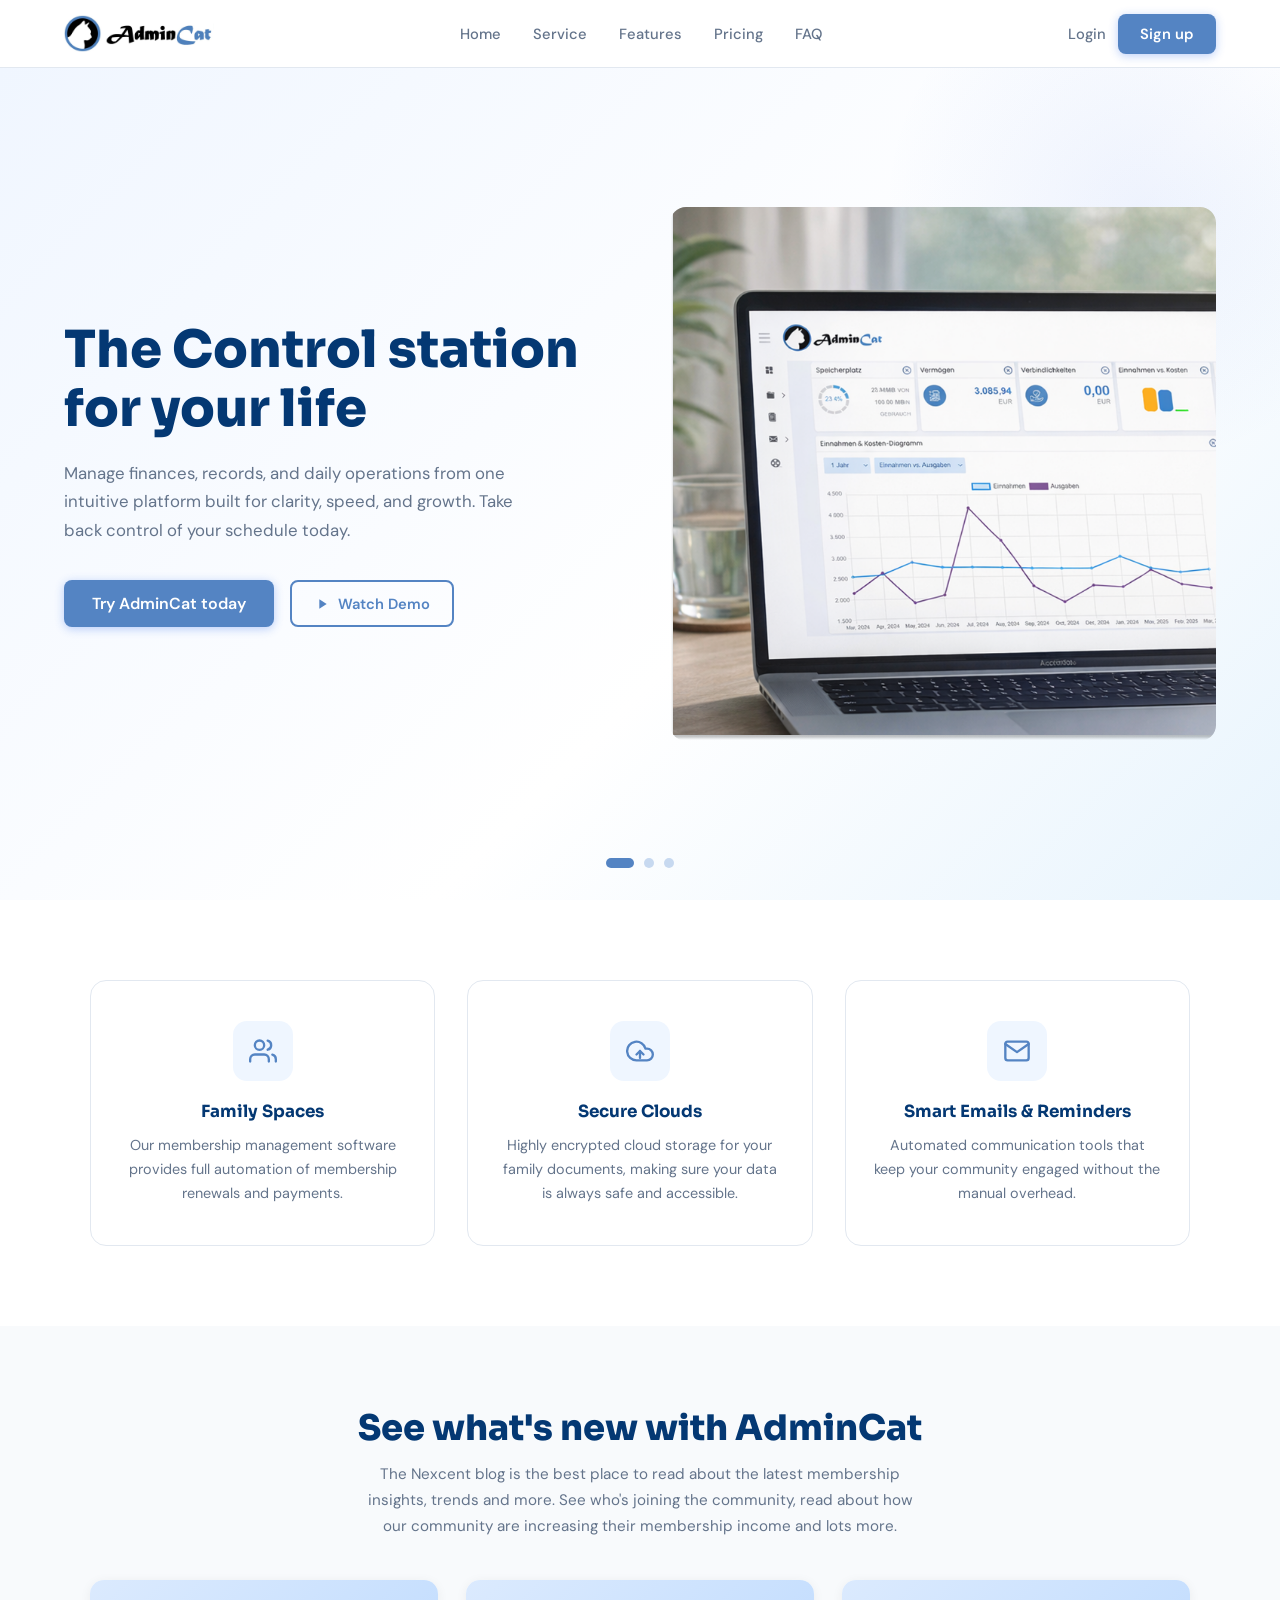
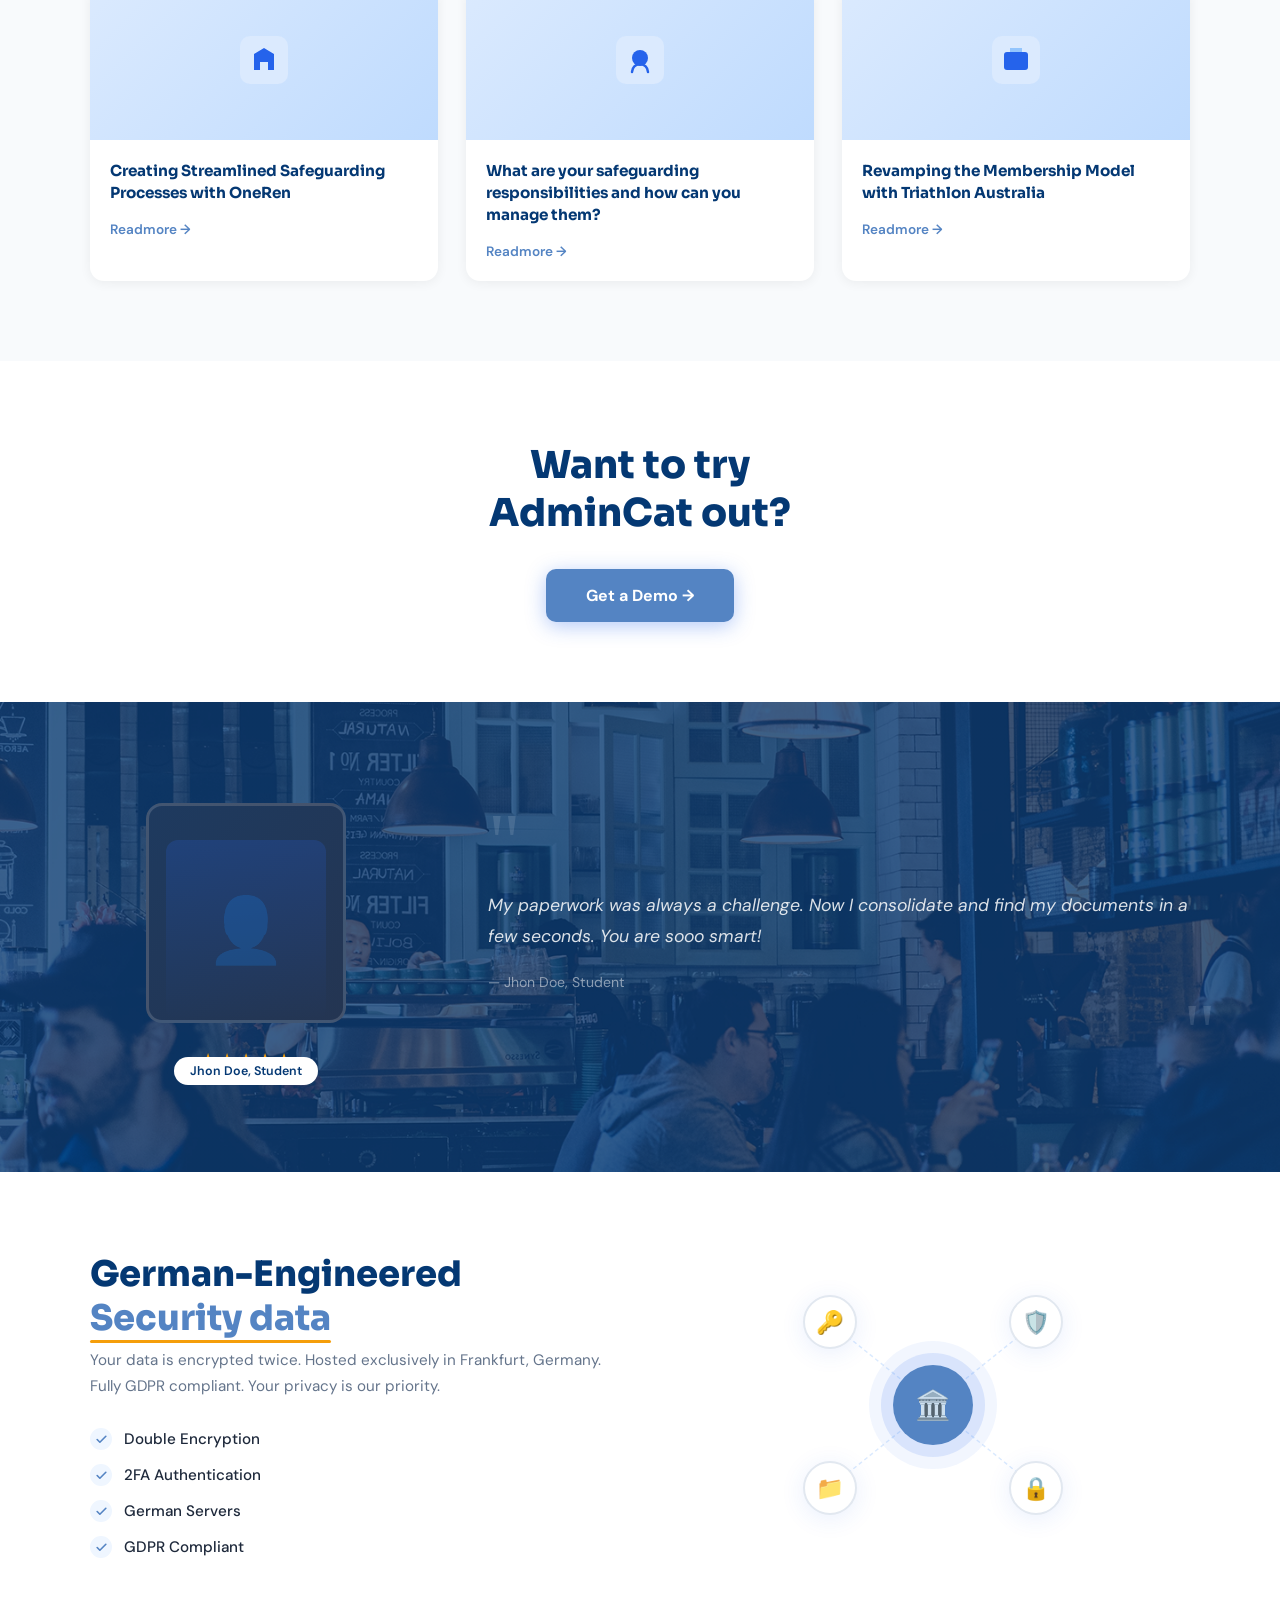
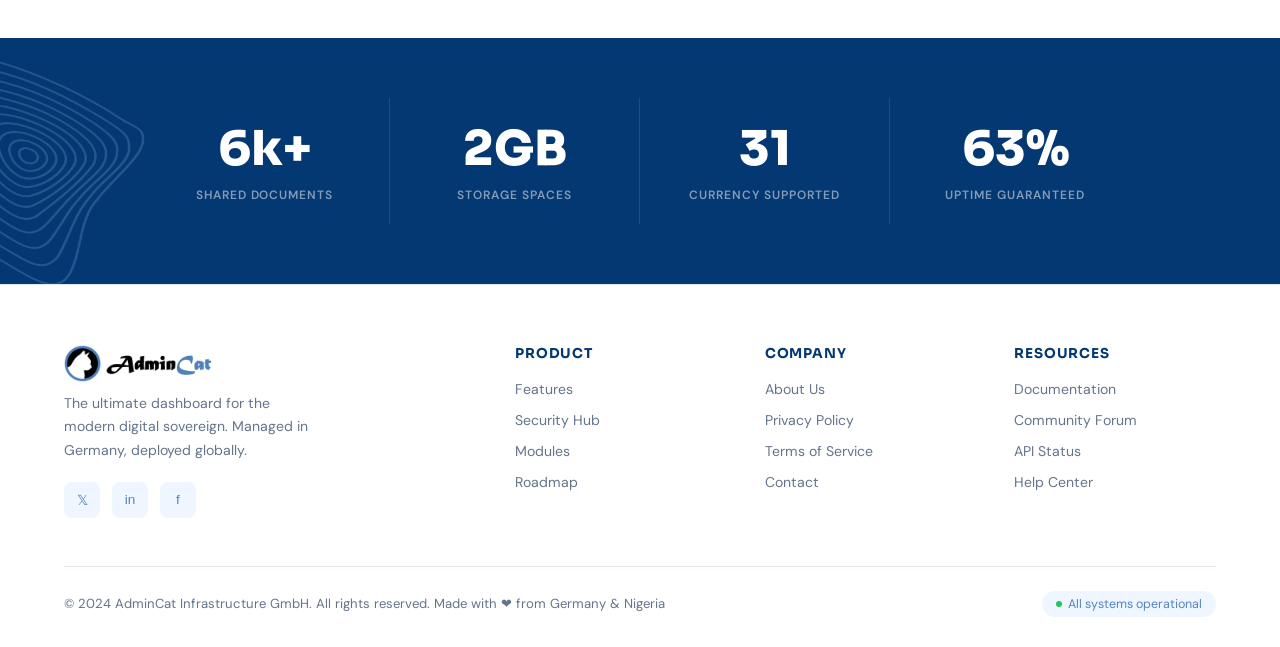
==== commit 91e0138b: "updated testimonials" ====
--- a/index.html
+++ b/index.html
@@ -23,7 +23,7 @@
       <li><a href="#">Home</a></li>
       <li><a href="#">Service</a></li>
       <li><a href="#">Features</a></li>
-      <li><a href="#">Our Team</a></li>
+      <li><a href="#">Pricing</a></li>
       <li><a href="#">FAQ</a></li>
     </ul>
     <div class="nav-actions">
@@ -38,7 +38,7 @@
     <a href="#">Home</a>
     <a href="#">Service</a>
     <a href="#">Features</a>
-    <a href="#">Our Team</a>
+    <a href="#">Pricing</a>
     <a href="#">FAQ</a>
     <a href="#">Login</a>
     <button class="btn-primary" style="width:100%">Sign up</button>
--- a/css/style.css
+++ b/css/style.css
@@ -782,12 +782,16 @@
 /* ─── TESTIMONIAL ─── */
 .testimonial {
     padding: 100px 5%;
-    background: url("data:image/svg+xml,%3Csvg xmlns='http://www.w3.org/2000/svg' width='100%25' height='100%25'%3E%3Cdefs%3E%3Cfilter id='b'%3E%3CfeGaussianBlur stdDeviation='80'/%3E%3C/filter%3E%3C/defs%3E%3Crect width='100%25' height='100%25' fill='%230f172a'/%3E%3Ccircle cx='20%25' cy='50%25' r='300' fill='%231e3a5f' filter='url(%23b)'/%3E%3Ccircle cx='80%25' cy='50%25' r='250' fill='%231e3a5f' filter='url(%23b)'/%3E%3C/svg%3E") center/cover;
+    background: 
+        linear-gradient(rgba(4, 56, 115, 0.75), rgba(4, 56, 115, 0.75)),
+        url("../images/image-bg.png") center/cover no-repeat;
     display: grid;
     grid-template-columns: 1fr 2fr;
     gap: 60px;
     align-items: center;
     max-width: 100%;
+
+    
 }
 
 .testimonial-photo {
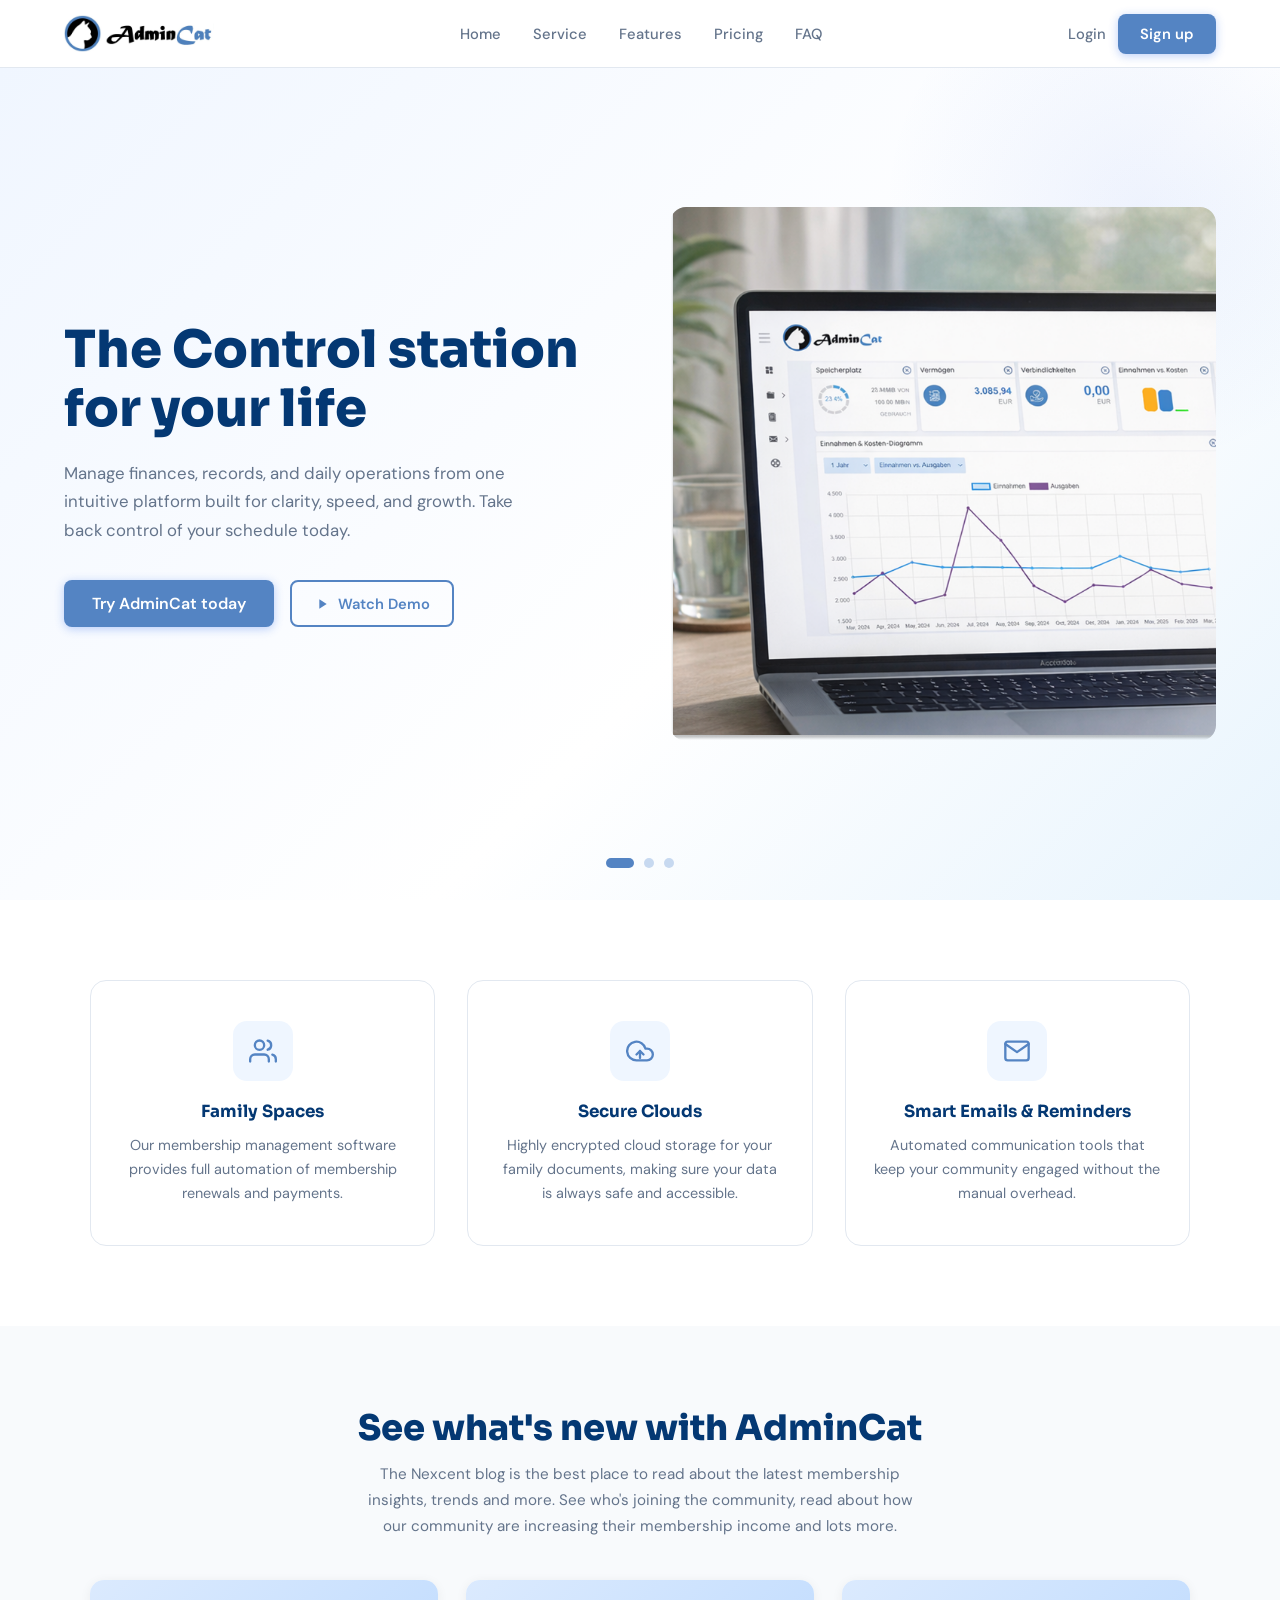
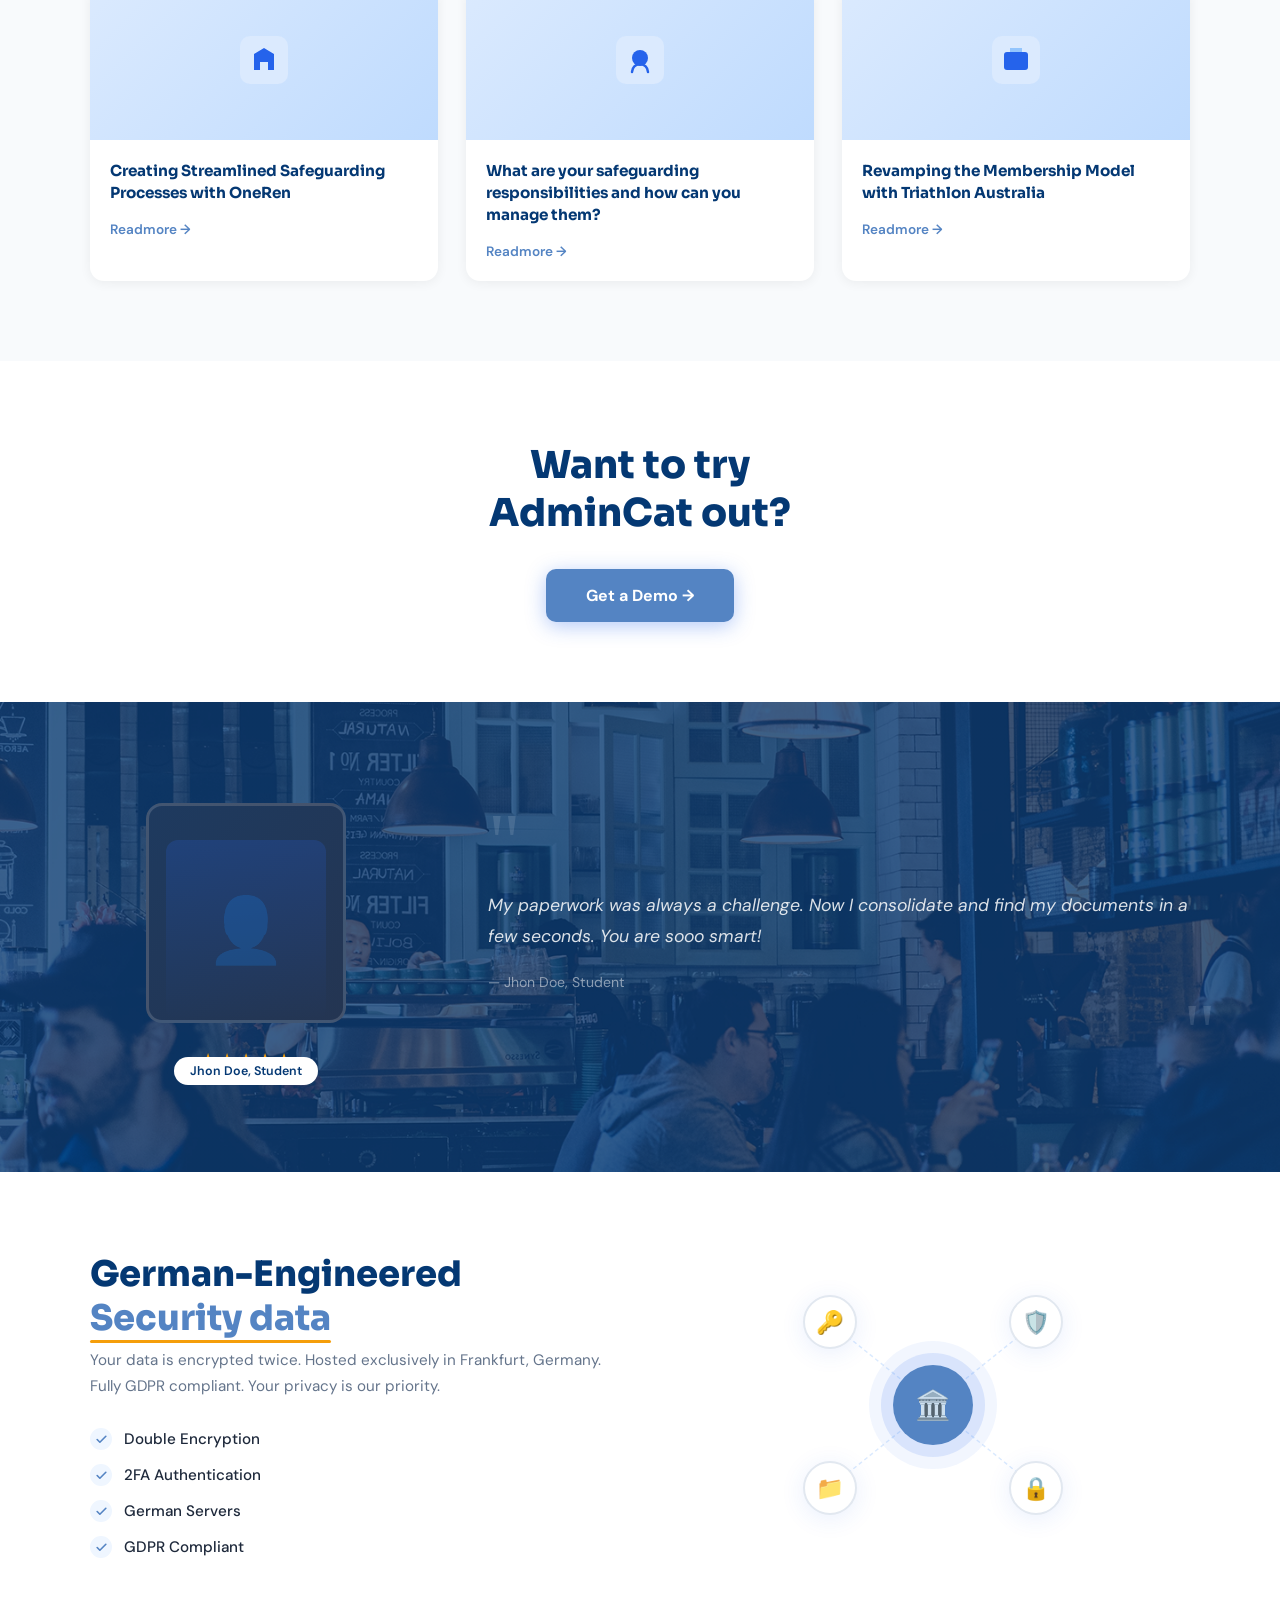
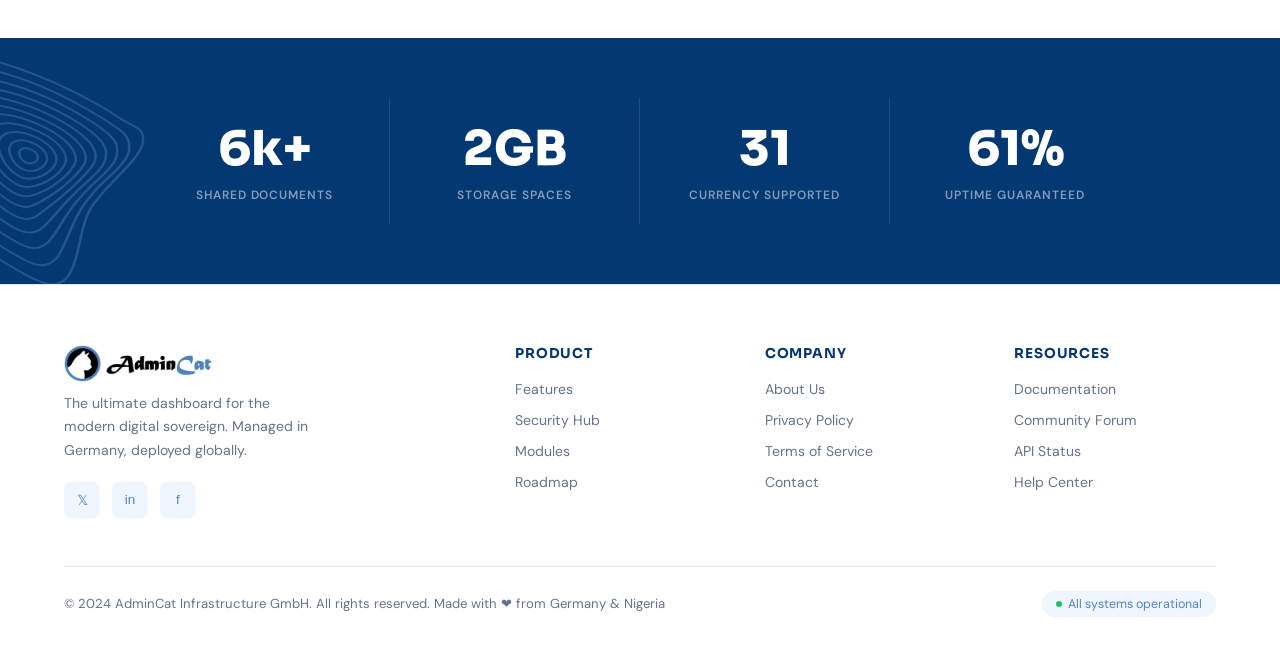
==== commit ce12c599: "faq" ====
--- a/index.html
+++ b/index.html
@@ -24,7 +24,7 @@
       <li><a href="#">Service</a></li>
       <li><a href="#">Features</a></li>
       <li><a href="#">Pricing</a></li>
-      <li><a href="#">FAQ</a></li>
+      <li><a href="faq.html">FAQ</a></li>
     </ul>
     <div class="nav-actions">
       <button class="btn-ghost">Login</button>
@@ -39,7 +39,7 @@
     <a href="#">Service</a>
     <a href="#">Features</a>
     <a href="#">Pricing</a>
-    <a href="#">FAQ</a>
+    <a href="faq.html">FAQ</a>
     <a href="#">Login</a>
     <button class="btn-primary" style="width:100%">Sign up</button>
   </div>
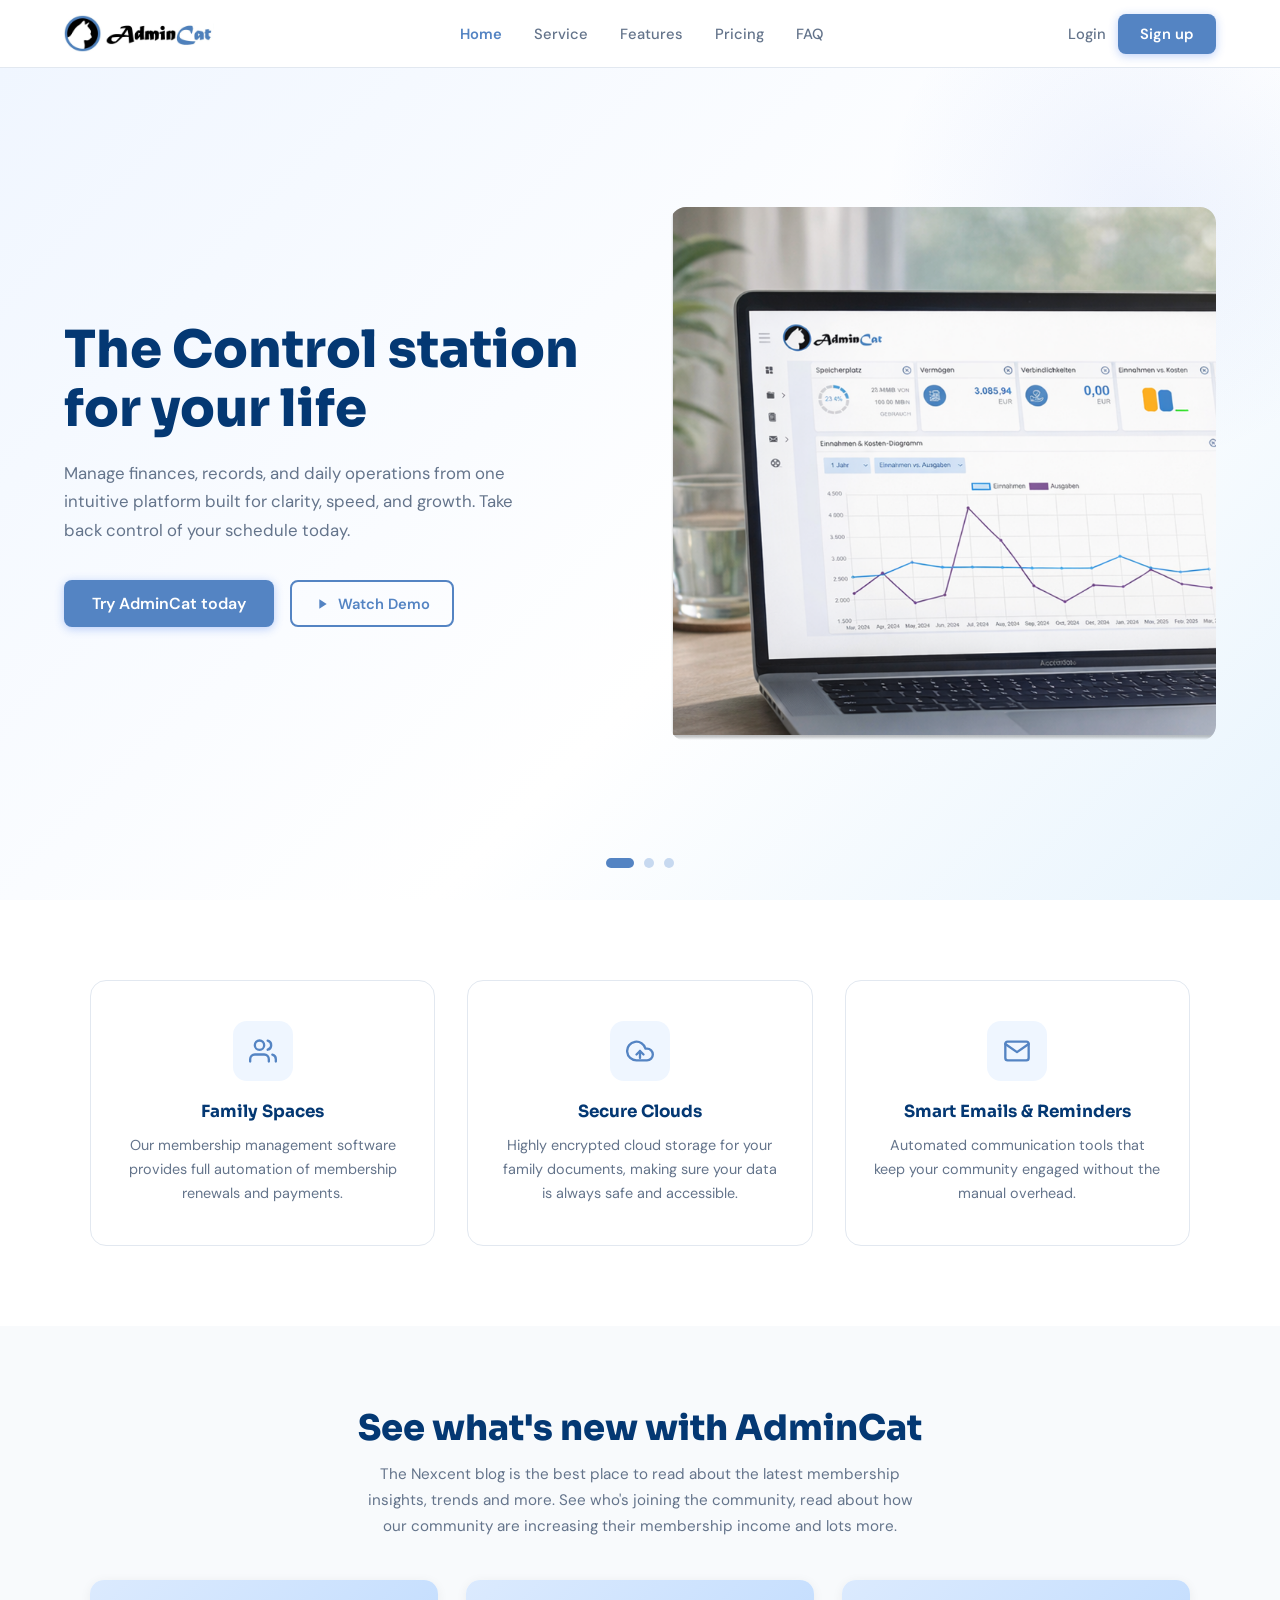
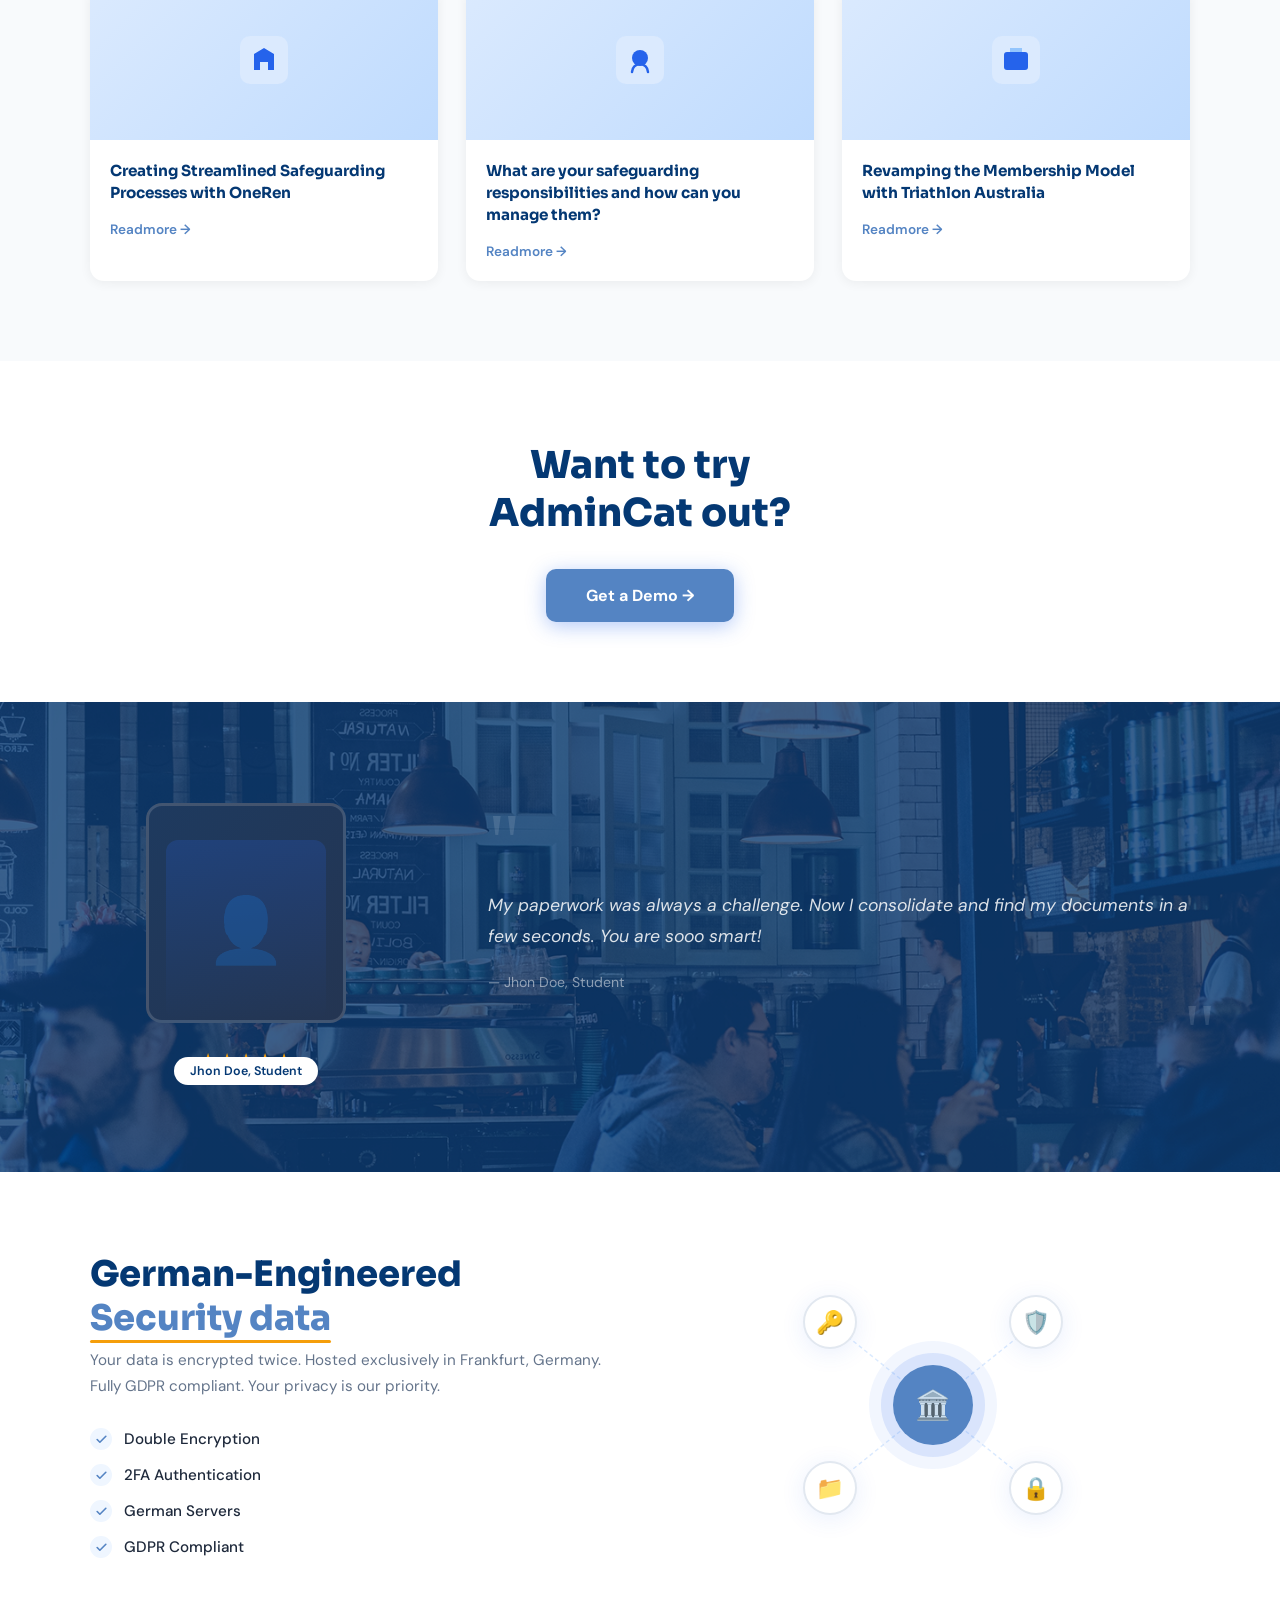
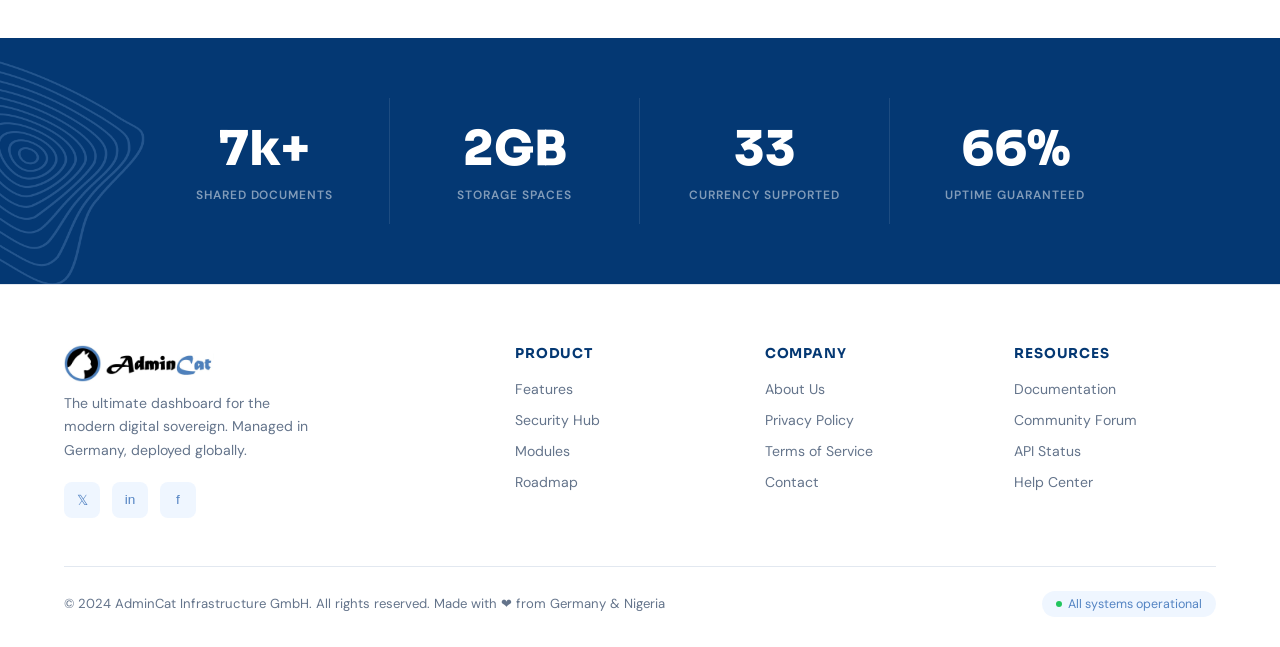
==== commit ba19f69a: "pricing updates" ====
--- a/index.html
+++ b/index.html
@@ -20,10 +20,10 @@
       <img src="images/logo.png" width="150">
     </a>
     <ul class="nav-links">
-      <li><a href="#">Home</a></li>
+      <li><a href="#" style="color:var(--blue);font-weight:600">Home</a></li>
       <li><a href="#">Service</a></li>
       <li><a href="#">Features</a></li>
-      <li><a href="#">Pricing</a></li>
+      <li><a href="pricing.html">Pricing</a></li>
       <li><a href="faq.html">FAQ</a></li>
     </ul>
     <div class="nav-actions">
@@ -35,10 +35,10 @@
     </button>
   </nav>
   <div class="mobile-menu" id="mobileMenu">
-    <a href="#">Home</a>
+    <a href="#" style="color:var(--blue);font-weight:600">Home</a>
     <a href="#">Service</a>
     <a href="#">Features</a>
-    <a href="#">Pricing</a>
+    <a href="pricing.html">Pricing</a>
     <a href="faq.html">FAQ</a>
     <a href="#">Login</a>
     <button class="btn-primary" style="width:100%">Sign up</button>
